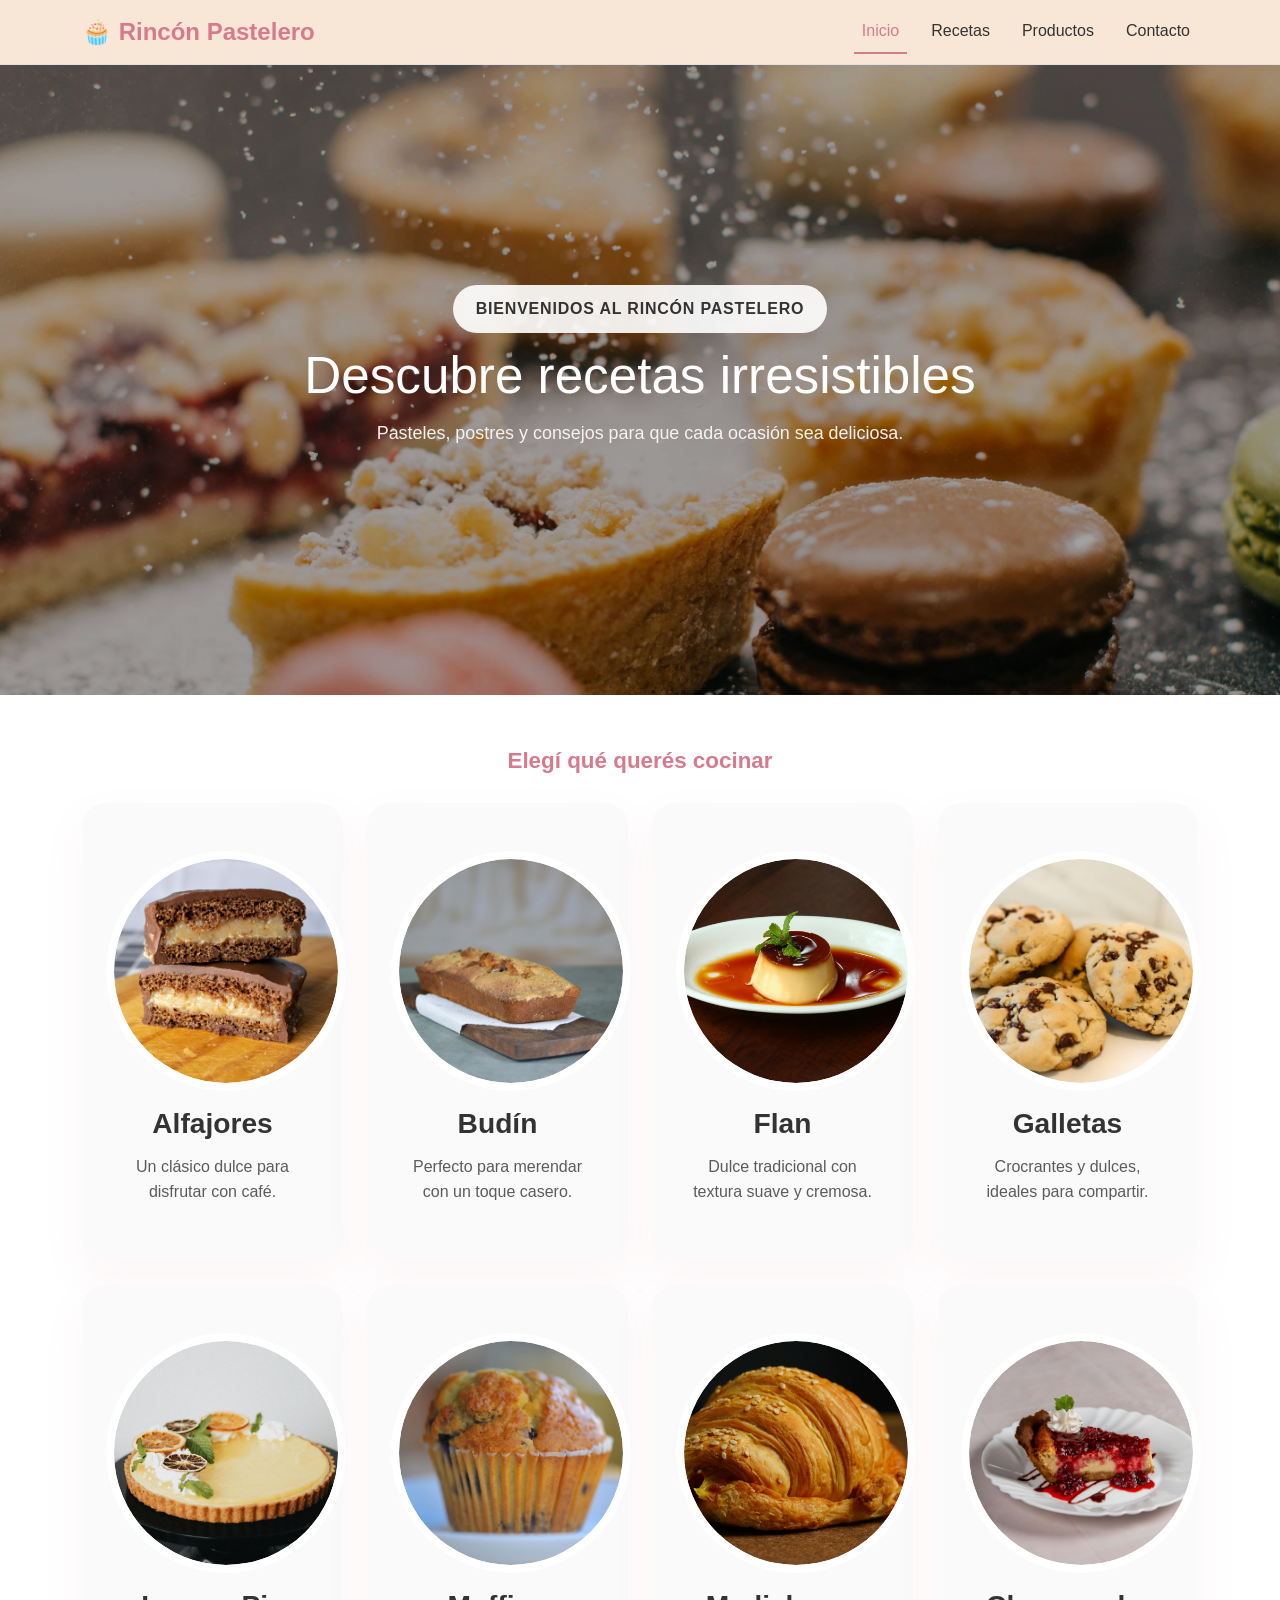
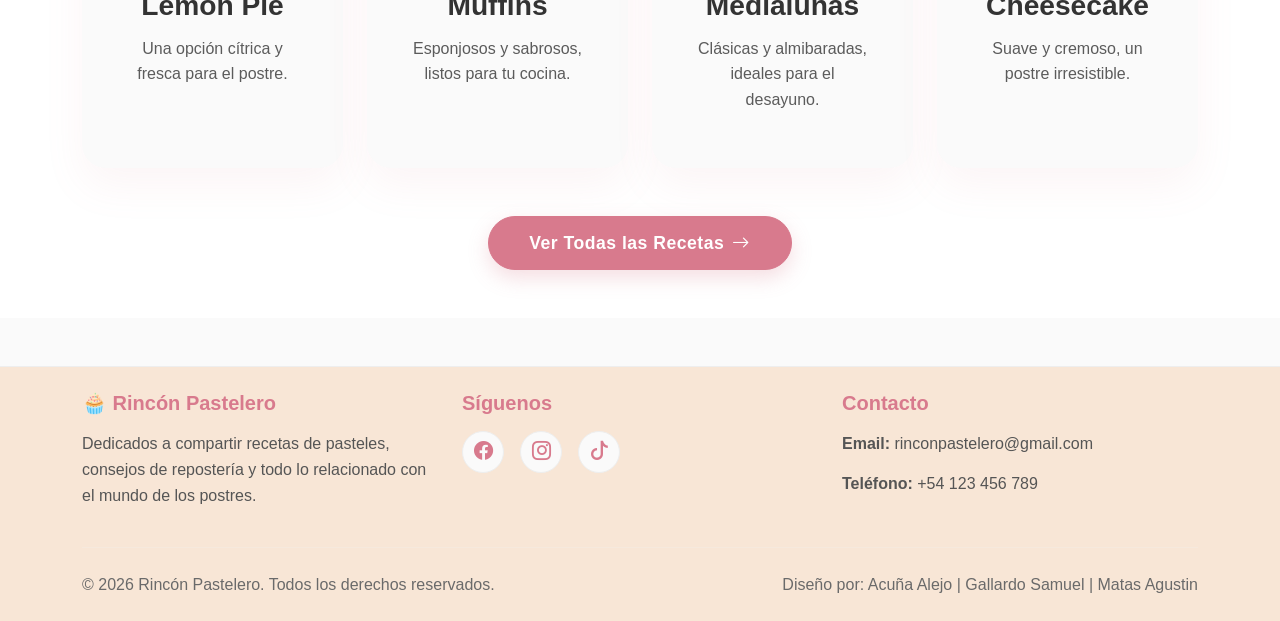
==== index.html @ 29e427a9 "Merge remote-tracking branch 'origin/feature/recetas' into page-catalogo" ====
<!doctype html>
<html lang="es">
  <head>
    <meta charset="UTF-8" />
    <meta name="viewport" content="width=device-width, initial-scale=1.0" />
    <meta
      name="description"
      content="Rincón Pastelero es un sitio dedicado a compartir recetas de pasteles, consejos de repostería y todo lo relacionado con el mundo de los postres."
    />
    <meta name="author" content="Acuña Alejo" />
    <meta name="author" content="Gallardo Samuel" />
    <meta name="author" content="Matas Agustin" />
    <link
      href="https://cdn.jsdelivr.net/npm/bootstrap@5.3.8/dist/css/bootstrap.min.css"
      rel="stylesheet"
      integrity="sha384-sRIl4kxILFvY47J16cr9ZwB07vP4J8+LH7qKQnuqkuIAvNWLzeN8tE5YBujZqJLB"
      crossorigin="anonymous"
    />
    <link rel="stylesheet" href="https://cdn.jsdelivr.net/npm/bootstrap-icons@1.11.0/font/bootstrap-icons.css" />
    <link rel="stylesheet" href="./css/style.css" />
    <title>Rincón Pastelero</title>
  </head>
  <body>
    <header>
      <nav class="navbar navbar-expand-lg navbar-light bg-light border-bottom">
        <div class="container">
          <a class="navbar-brand fw-bold" href="./index.html">
            🧁 Rincón Pastelero
          </a>
          <!-- Botón hamburguesa -->
          <button
            class="navbar-toggler"
            type="button"
            data-bs-toggle="collapse"
            data-bs-target="#navbarNav"
            aria-controls="navbarNav"
            aria-expanded="false"
            aria-label="Toggle navigation"
          >
            <span class="navbar-toggler-icon"></span>
          </button>
          <!-- Menú de navegación -->
          <div class="collapse navbar-collapse" id="navbarNav">
            <ul class="navbar-nav ms-auto">
              <li class="nav-item">
                <a class="nav-link active" href="./index.html">Inicio</a>
              </li>
              <li class="nav-item">
                <a class="nav-link" href="#">Recetas</a>
              </li>
              <li class="nav-item">
                <a class="nav-link" href="#">Productos</a>
              </li>
              <li class="nav-item">
                <a class="nav-link" href="#">Contacto</a>
              </li>
            </ul>
          </div>
        </div>
      </nav>
    </header>
    <main>
      <!-- Banner principal -->
      <section class="Banner">
        <div class="heroContent container text-center text-white">
          <span class="heroLabel">Bienvenidos al Rincón Pastelero</span>
          <h1>Descubre recetas irresistibles</h1>
          <p>Pasteles, postres y consejos para que cada ocasión sea deliciosa.</p>
        </div>
      </section>
      <section class="productShowcase py-5">
        <div class="container text-center">
          <p class="sectionSubtitle mb-4">Elegí qué querés cocinar</p>
          <div class="row row-cols-1 row-cols-sm-2 row-cols-md-2 row-cols-lg-4 g-4 justify-content-center">
            <div class="col">
              <div class="card productCard h-100 border-0">
                <div class="productImage mx-auto mt-3">
                  <img src="./img/alfajor.jpg" alt="Alfajores" class="img-fluid rounded-circle" />
                </div>
                <div class="card-body text-center">
                  <h2 class="productTitle">Alfajores</h2>
                  <p class="productDescription">Un clásico dulce para disfrutar con café.</p>
                </div>
              </div>
            </div>
            <div class="col">
              <div class="card productCard h-100 border-0">
                <div class="productImage mx-auto mt-3">
                  <img src="./img/buddin.jpg" alt="Budín" class="img-fluid rounded-circle" />
                </div>
                <div class="card-body text-center">
                  <h2 class="productTitle">Budín</h2>
                  <p class="productDescription">Perfecto para merendar con un toque casero.</p>
                </div>
              </div>
            </div>
            <div class="col">
              <div class="card productCard h-100 border-0">
                <div class="productImage mx-auto mt-3">
                  <img src="./img/flan.jpg" alt="Flan" class="img-fluid rounded-circle" />
                </div>
                <div class="card-body text-center">
                  <h2 class="productTitle">Flan</h2>
                  <p class="productDescription">Dulce tradicional con textura suave y cremosa.</p>
                </div>
              </div>
            </div>
            <div class="col">
              <div class="card productCard h-100 border-0">
                <div class="productImage mx-auto mt-3">
                  <img src="./img/galleta.jpg" alt="Galletas" class="img-fluid rounded-circle" />
                </div>
                <div class="card-body text-center">
                  <h2 class="productTitle">Galletas</h2>
                  <p class="productDescription">Crocrantes y dulces, ideales para compartir.</p>
                </div>
              </div>
            </div>
            <div class="col">
              <div class="card productCard h-100 border-0">
                <div class="productImage mx-auto mt-3">
                  <img src="./img/lemonpie.jpg" alt="Lemon Pie" class="img-fluid rounded-circle" />
                </div>
                <div class="card-body text-center">
                  <h2 class="productTitle">Lemon Pie</h2>
                  <p class="productDescription">Una opción cítrica y fresca para el postre.</p>
                </div>
              </div>
            </div>
            <div class="col">
              <div class="card productCard h-100 border-0">
                <div class="productImage mx-auto mt-3">
                  <img src="./img/muffin.jpg" alt="Muffins" class="img-fluid rounded-circle" />
                </div>
                <div class="card-body text-center">
                  <h2 class="productTitle">Muffins</h2>
                  <p class="productDescription">Esponjosos y sabrosos, listos para tu cocina.</p>
                </div>
              </div>
            </div>
            <div class="col">
              <div class="card productCard h-100 border-0">
                <div class="productImage mx-auto mt-3">
                  <img src="./img/medialunas.jpg" alt="Medialunas" class="img-fluid rounded-circle" />
                </div>
                <div class="card-body text-center">
                  <h2 class="productTitle">Medialunas</h2>
                  <p class="productDescription">Clásicas y almibaradas, ideales para el desayuno.</p>
                </div>
              </div>
            </div>
            <div class="col">
              <div class="card productCard h-100 border-0">
                <div class="productImage mx-auto mt-3">
                  <img src="./img/cheesecake.jpg" alt="Cheesecake" class="img-fluid rounded-circle" />
                </div>
                <div class="card-body text-center">
                  <h2 class="productTitle">Cheesecake</h2>
                  <p class="productDescription">Suave y cremoso, un postre irresistible.</p>
                </div>
              </div>
            </div>
          </div>
          <div class="mt-5 text-center">
            <a href="#" class="btn btn-primary btn-ver-mas">Ver Todas las Recetas <i class="bi bi-arrow-right ms-2"></i></a>
          </div>
        </div>
      </section>
    </main>
    <footer class="footer mt-5 py-4">
      <div class="container">
        <div class="row gx-4 gy-4">
          <!-- Sección Sobre Nosotros -->
          <div class="col-12 col-md-4">
            <h5 class="fw-bold mb-3">🧁 Rincón Pastelero</h5>
            <p>
              Dedicados a compartir recetas de pasteles, consejos de repostería
              y todo lo relacionado con el mundo de los postres.
            </p>
          </div>
          <!-- Sección Redes Sociales -->
          <div class="col-12 col-md-4">
            <h5 class="fw-bold mb-3">Síguenos</h5>
            <div class="social-links d-flex justify-content-center justify-content-md-start">
              <span class="social-icon" title="Facebook">
                <i class="bi bi-facebook"></i>
              </span>
              <span class="social-icon" title="Instagram">
                <i class="bi bi-instagram"></i>
              </span>
              <span class="social-icon" title="TikTok">
                <i class="bi bi-tiktok"></i>
              </span>
            </div>
          </div>
          <!-- Sección Contacto -->
          <div class="col-12 col-md-4">
            <h5 class="fw-bold mb-3">Contacto</h5>
            <p>
              <strong>Email:</strong>
              <span>rinconpastelero@gmail.com</span>
            </p>
            <p>
              <strong>Teléfono:</strong>
              <span>+54 123 456 789</span>
            </p>
          </div>
        </div>
        <!-- Línea separadora -->
        <hr class="my-4" />
        <!-- Copyright -->
        <div class="row align-items-center">
          <div class="col-12 col-md-6 text-center text-md-start mb-3 mb-md-0">
            <p class="mb-0">
              &copy; 2026 Rincón Pastelero. Todos los derechos reservados.
            </p>
          </div>
          <div class="col-12 col-md-6 text-center text-md-end">
            <p class="mb-0">
              Diseño por: Acuña Alejo | Gallardo Samuel | Matas Agustin
            </p>
          </div>
        </div>
      </div>
    </footer>
    <script
      src="https://cdn.jsdelivr.net/npm/bootstrap@5.3.8/dist/js/bootstrap.bundle.min.js"
      integrity="sha384-FKyoEForCGlyvwx9Hj09JcYn3nv7wiPVlz7YYwJrWVcXK/BmnVDxM+D2scQbITxI"
      crossorigin="anonymous"
    ></script>
  </body>
</html>
---- css/style.css ----
:root {
  --color-fondo: #FAFAFA;           /* Blanco Nieve */
  --color-crema: #F8E6D6;           /* Crema Suave */
  --color-primario: #D87A8D;        /* Rosa Oscuro */
  --color-secundario: #C1E1DC;      /* Menta Suave */
  --color-oscuro: #333333;          /* Gris oscuro para textos */
  --color-gris: #EEEEEE;            /* Gris claro para bordes */
}

/* Estilos Generales */

* {
  margin: 0;
  padding: 0;
  box-sizing: border-box;
}

html {
  height: 100%;
}

body {
  min-height: 100vh;
  display: flex;
  flex-direction: column;
  background-color: var(--color-fondo);
  color: var(--color-oscuro);
  font-family: 'Segoe UI', Tahoma, Geneva, Verdana, sans-serif;
  line-height: 1.6;
}

main {
  flex: 1;
  background-color: #FAFAFA;
}

.Banner {
  position: relative;
  min-height: 70vh;
  background-image: url('../img/banner.jpg');
  background-size: cover;
  background-position: center;
  display: flex;
  align-items: center;
  justify-content: center;
  overflow: hidden;
}

.Banner::before {
  content: '';
  position: absolute;
  inset: 0;
  background: rgba(0, 0, 0, 0.35);
}

.heroContent {
  position: relative;
  z-index: 1;
  padding: 4rem 1rem;
}

.heroLabel {
  display: inline-block;
  margin-bottom: 1rem;
  padding: 0.7rem 1.4rem;
  border-radius: 999px;
  background-color: rgba(255, 255, 255, 0.9);
  color: var(--color-oscuro);
  font-weight: 700;
  letter-spacing: 0.05em;
  text-transform: uppercase;
}

.productShowcase {
  background-color: #ffffff;
}

.sectionSubtitle {
  font-size: 1.4rem;
  font-weight: 600;
  color: var(--color-primario);
}

.productCard {
  padding: 2rem 1.5rem 1.5rem;
  background-color: var(--color-fondo);
  border-radius: 24px;
  border: 1px solid rgba(216, 122, 141, 0.18);
  box-shadow: 0 18px 40px rgba(216, 122, 141, 0.08);
}

.productImage {
  width: clamp(180px, 32vw, 240px);
  height: clamp(180px, 32vw, 240px);
  margin: 0 auto;
  overflow: hidden;
  border-radius: 50%;
  border: 8px solid rgba(255, 255, 255, 0.8);
  background: #fff;
}

.productImage img {
  width: 100%;
  height: 100%;
  object-fit: cover;
}

.productTitle {
  font-size: clamp(1.5rem, 2.2vw, 1.85rem);
  font-weight: 700;
  color: var(--color-oscuro);
}

.productDescription {
  margin-top: 0.8rem;
  color: #5b5b5b;
}

@media (max-width: 992px) {
  .productCard {
    padding: 1.8rem 1.2rem 1.2rem;
  }
}

@media (max-width: 768px) {
  .heroContent {
    padding: 3rem 1rem;
  }

  .sectionSubtitle {
    font-size: 1.2rem;
  }

  .productCard {
    padding: 1.5rem 1rem 1rem;
  }

  .productTitle {
    font-size: 1.4rem;
  }
}

.Banner h1 {
  font-size: clamp(2.5rem, 4vw, 4rem);
  margin-bottom: 1rem;
  line-height: 1.05;
}

.Banner p {
  max-width: 680px;
  margin: 0 auto 1.75rem;
  font-size: 1.12rem;
  color: #f7f2f0;
}

/* Navbar */

.navbar {
  background-color: var(--color-crema) !important;
  border-bottom: 3px solid var(--color-primario);
  box-shadow: 0 2px 4px rgba(0, 0, 0, 0.08);
}

.navbar-brand {
  color: var(--color-primario) !important;
  font-size: 1.5rem;
  transition: all 0.3s ease;
}

.navbar-brand:hover {
  color: var(--color-oscuro) !important;
  transform: scale(1.05);
}

.nav-link {
  color: var(--color-oscuro) !important;
  font-weight: 500;
  margin-left: 1rem;
  transition: all 0.3s ease;
  position: relative;
}

.nav-link:hover {
  color: var(--color-primario) !important;
}

.nav-link.active {
  color: var(--color-primario) !important;
  border-bottom: 2px solid var(--color-primario);
}

.navbar-toggler {
  border: 2px solid #ffffff;
}

.navbar-toggler-icon {
  color: #ffffff;
}

.navbar-toggler:focus {
  box-shadow: 0 0 0 0.25rem rgba(193, 225, 220, 0.5);
  border-color: #ffffff;
}

/* Botones */
.btn-primary {
  background-color: var(--color-primario);
  border-color: var(--color-primario);
  color: white;
  font-weight: 600;
}

.btn-ver-mas {
  padding: 0.8rem 2.5rem;
  border-radius: 50px;
  font-size: 1.1rem;
  letter-spacing: 0.5px;
  transition: all 0.3s cubic-bezier(0.25, 0.8, 0.25, 1);
  box-shadow: 0 8px 20px rgba(216, 122, 141, 0.25);
  display: inline-flex;
  align-items: center;
  justify-content: center;
}

.btn-ver-mas:hover {
  background-color: #c76579;
  border-color: #c76579;
  color: white;
  transform: translateY(-4px);
  box-shadow: 0 12px 25px rgba(216, 122, 141, 0.4);
}

.btn-ver-mas i {
  transition: transform 0.3s ease;
}

.btn-ver-mas:hover i {
  transform: translateX(5px);
}


/* Footer */
.footer {
  background-color: var(--color-crema);
  border-top: 1px solid var(--color-gris);
  padding: 3rem 0 1.5rem;
  color: var(--color-oscuro);
}

.footer h5 {
  color: var(--color-primario);
  margin-bottom: 1.2rem;
}

.footer p {
  margin-bottom: 0.9rem;
  color: #555555;
}

.social-links {
  display: flex;
  gap: 1rem;
  align-items: center;
  justify-content: flex-start;
}

.social-icon {
  display: inline-flex;
  width: 42px;
  height: 42px;
  align-items: center;
  justify-content: center;
  border-radius: 50%;
  background-color: var(--color-fondo);
  border: 1px solid var(--color-gris);
  color: var(--color-primario);
  transition: all 0.3s ease;
}

.social-icon:hover {
  background-color: var(--color-primario);
  color: white;
  transform: translateY(-2px);
  border-color: transparent;
}

.social-icon i {
  font-size: 1.2rem;
}

.footer hr {
  border-color: var(--color-gris);
}

.footer p.mb-0 {
  color: #6a6a6a;
}
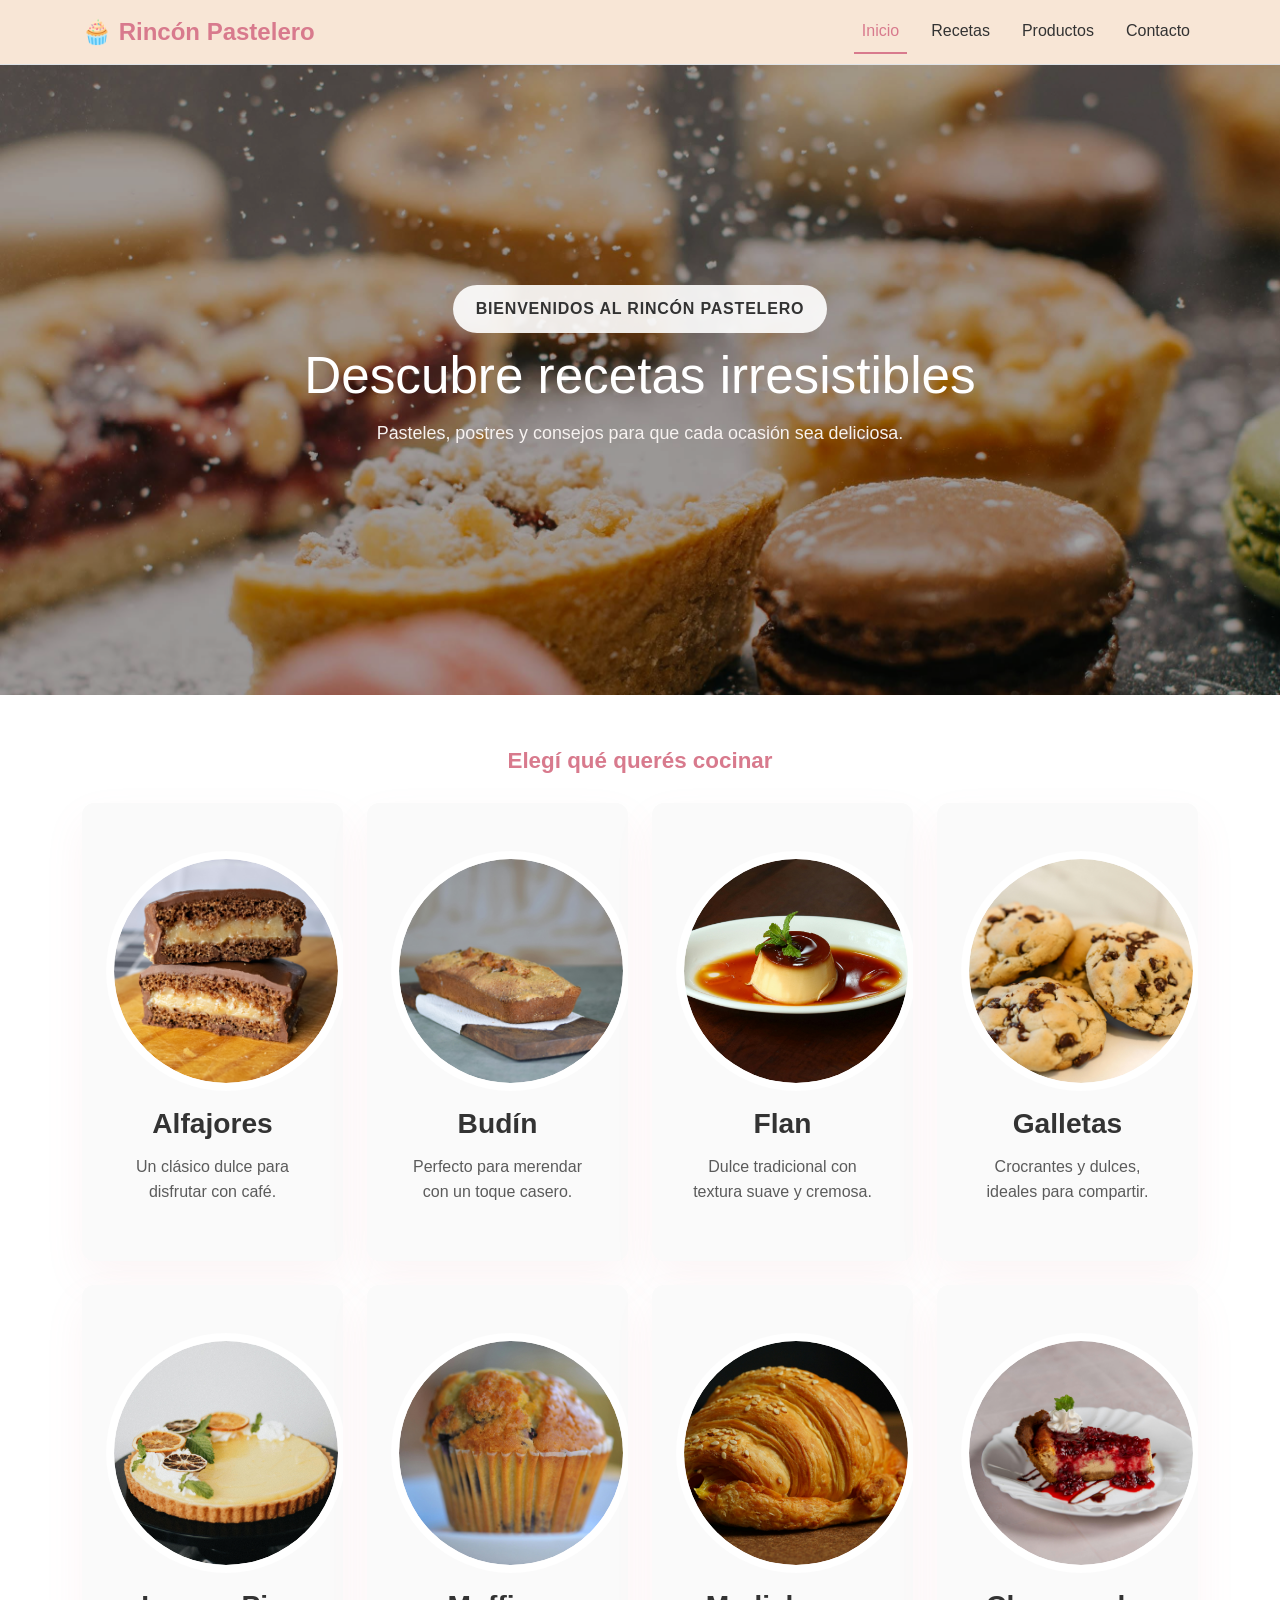
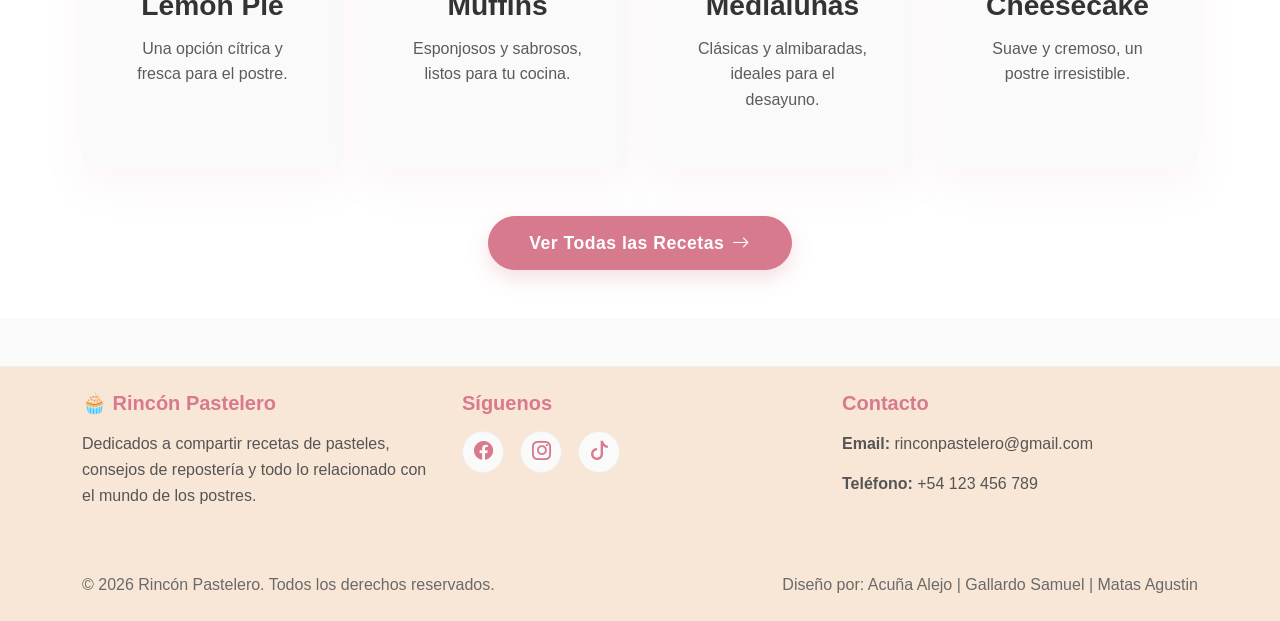
==== commit f75b3c47: "Agregamos la pagina de productos con diseno responsive circular, adaptando el diseno del index y ana" ====
--- a/index.html
+++ b/index.html
@@ -46,10 +46,10 @@
                 <a class="nav-link active" href="./index.html">Inicio</a>
               </li>
               <li class="nav-item">
-                <a class="nav-link" href="#">Recetas</a>
-              </li>
-              <li class="nav-item">
-                <a class="nav-link" href="#">Productos</a>
+                <a class="nav-link" href="./pages/recetas.html">Recetas</a>
+              </li>
+              <li class="nav-item">
+                <a class="nav-link" href="./pages/productos.html">Productos</a>
               </li>
               <li class="nav-item">
                 <a class="nav-link" href="#">Contacto</a>
--- a/css/style.css
+++ b/css/style.css
@@ -294,4 +294,33 @@
 
 .footer p.mb-0 {
   color: #6a6a6a;
+}
+
+/* Tarjetas de Productos */
+.card {
+  transition: all 0.3s cubic-bezier(0.25, 0.8, 0.25, 1);
+  overflow: hidden;
+  border-radius: 12px !important;
+}
+
+.card-hover:hover {
+  transform: translateY(-8px);
+  box-shadow: 0 12px 24px rgba(216, 122, 141, 0.15) !important; /* Sombra sutil con el tono rosa primario */
+}
+
+.text-primary {
+  color: var(--color-primario) !important;
+}
+
+.btn-outline-primary {
+  color: var(--color-primario);
+  border-color: var(--color-primario);
+  font-weight: 600;
+  transition: all 0.3s ease;
+}
+
+.btn-outline-primary:hover {
+  background-color: var(--color-primario);
+  border-color: var(--color-primario);
+  color: white;
 }
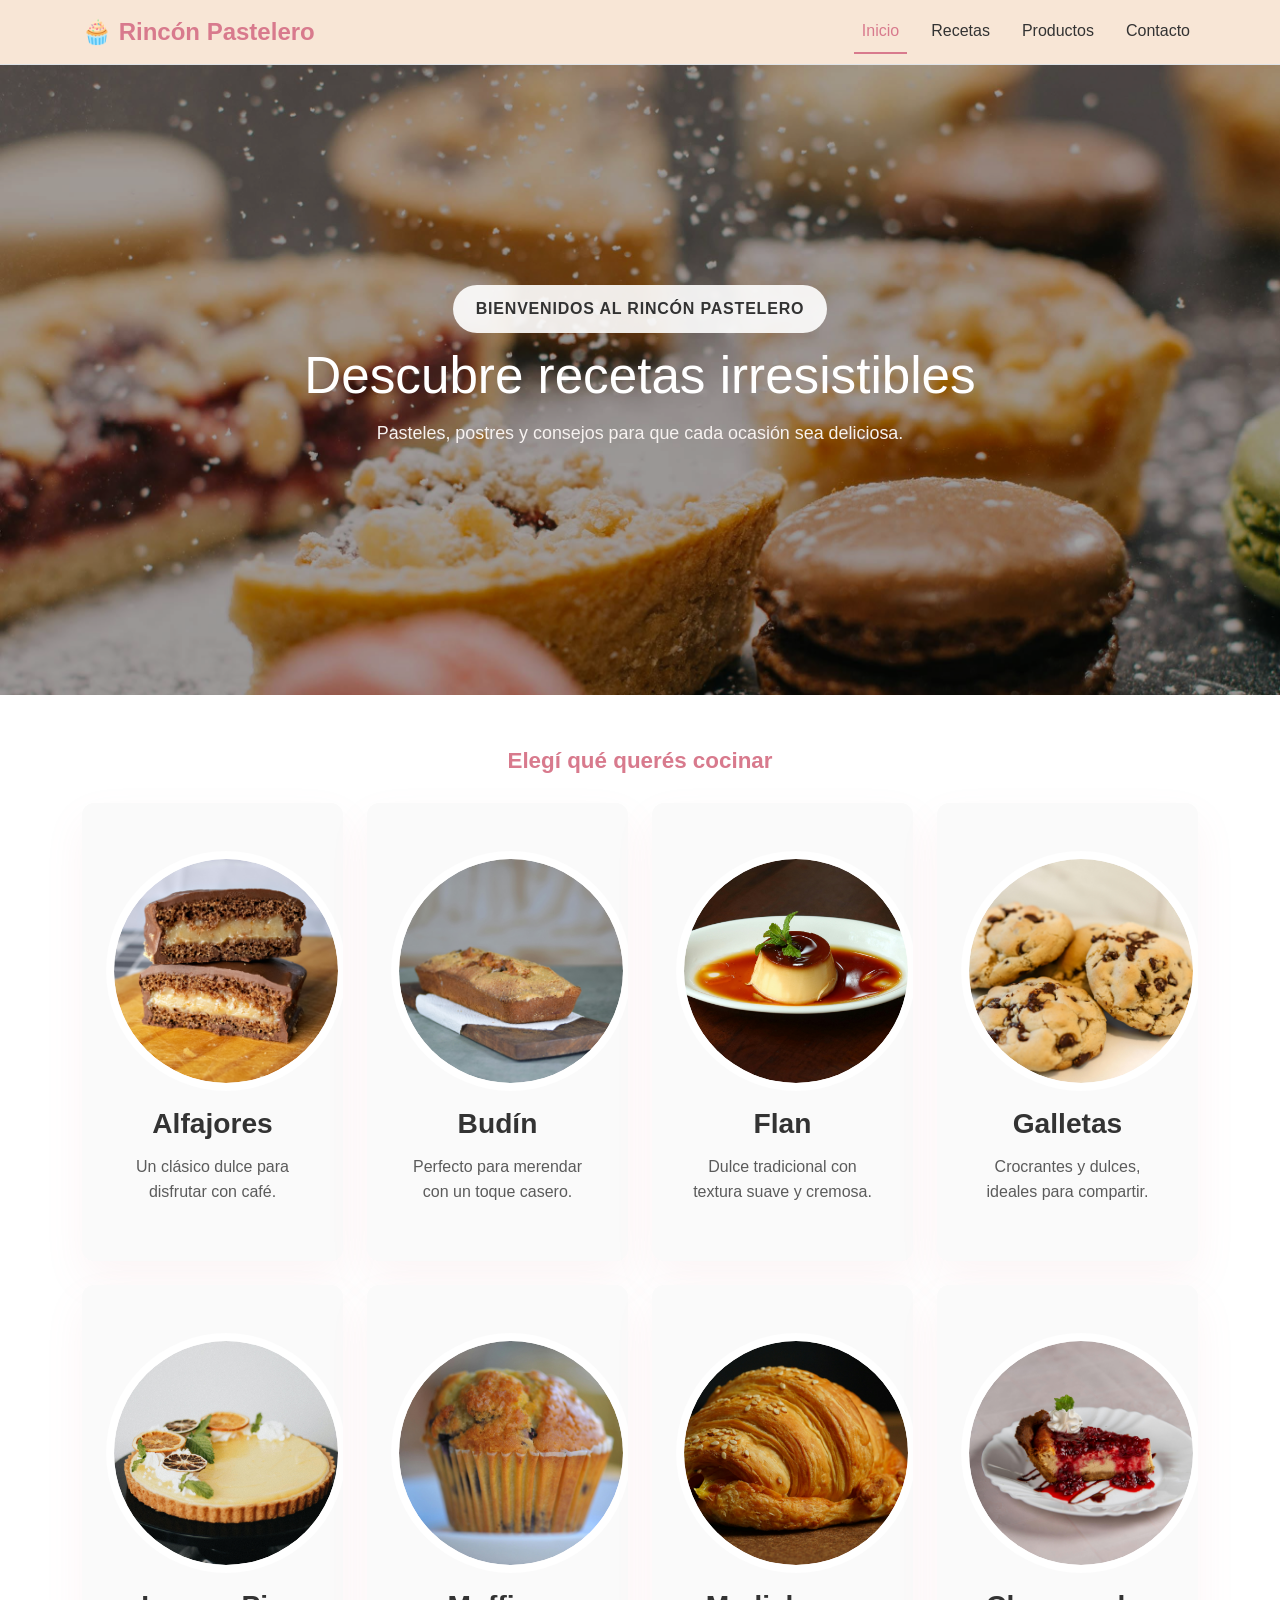
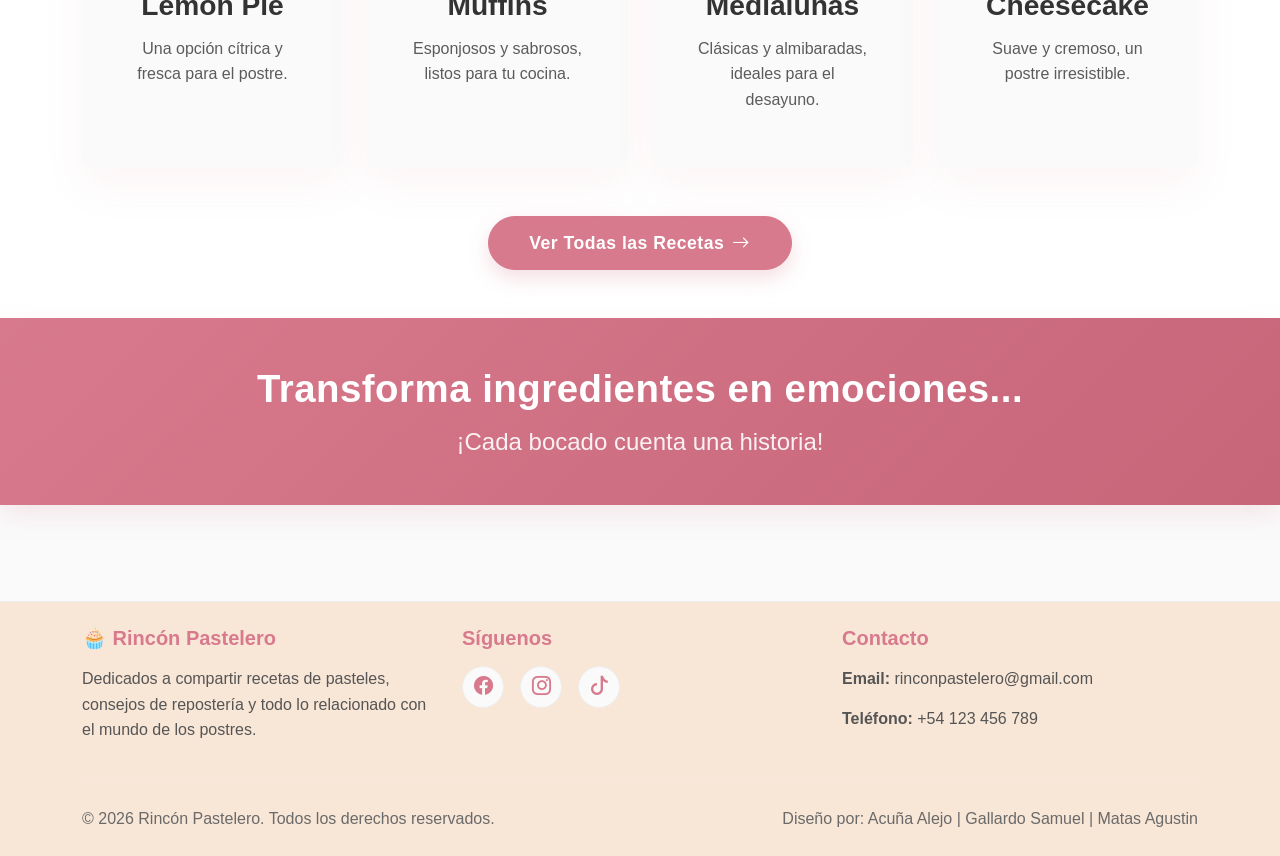
==== commit 03c4e5a7: "empezamos la seccion de comunidad con un cartel" ====
--- a/index.html
+++ b/index.html
@@ -166,6 +166,16 @@
           </div>
         </div>
       </section>
+
+      <!-- Cartel -->
+      <section class="cartelSection pb-5">
+        <div class="container-fluid px-0">
+          <div class="cartelBox text-center py-5 px-4 px-md-5">
+            <h3 class="cartelMain mb-3">Transforma ingredientes en emociones...</h3>
+            <h4 class="cartelSub mb-0">¡Cada bocado cuenta una historia!</h4>
+          </div>
+        </div>
+      </section>
     </main>
     <footer class="footer mt-5 py-4">
       <div class="container">
--- a/css/style.css
+++ b/css/style.css
@@ -323,4 +323,28 @@
   background-color: var(--color-primario);
   border-color: var(--color-primario);
   color: white;
+}
+
+/* Cartel */
+.cartelSection {
+  background-color: var(--color-fondo);
+}
+
+.cartelBox {
+  background: linear-gradient(135deg, var(--color-primario) 0%, #c76579 100%);
+  color: #ffffff;
+  box-shadow: 0 10px 25px rgba(216, 122, 141, 0.15);
+  width: 100%;
+}
+
+.cartelMain {
+  font-size: clamp(1.8rem, 3.5vw, 2.4rem);
+  font-weight: 700;
+  letter-spacing: 0.5px;
+}
+
+.cartelSub {
+  font-size: clamp(1.2rem, 2.5vw, 1.5rem);
+  font-weight: 400;
+  opacity: 0.9;
 }
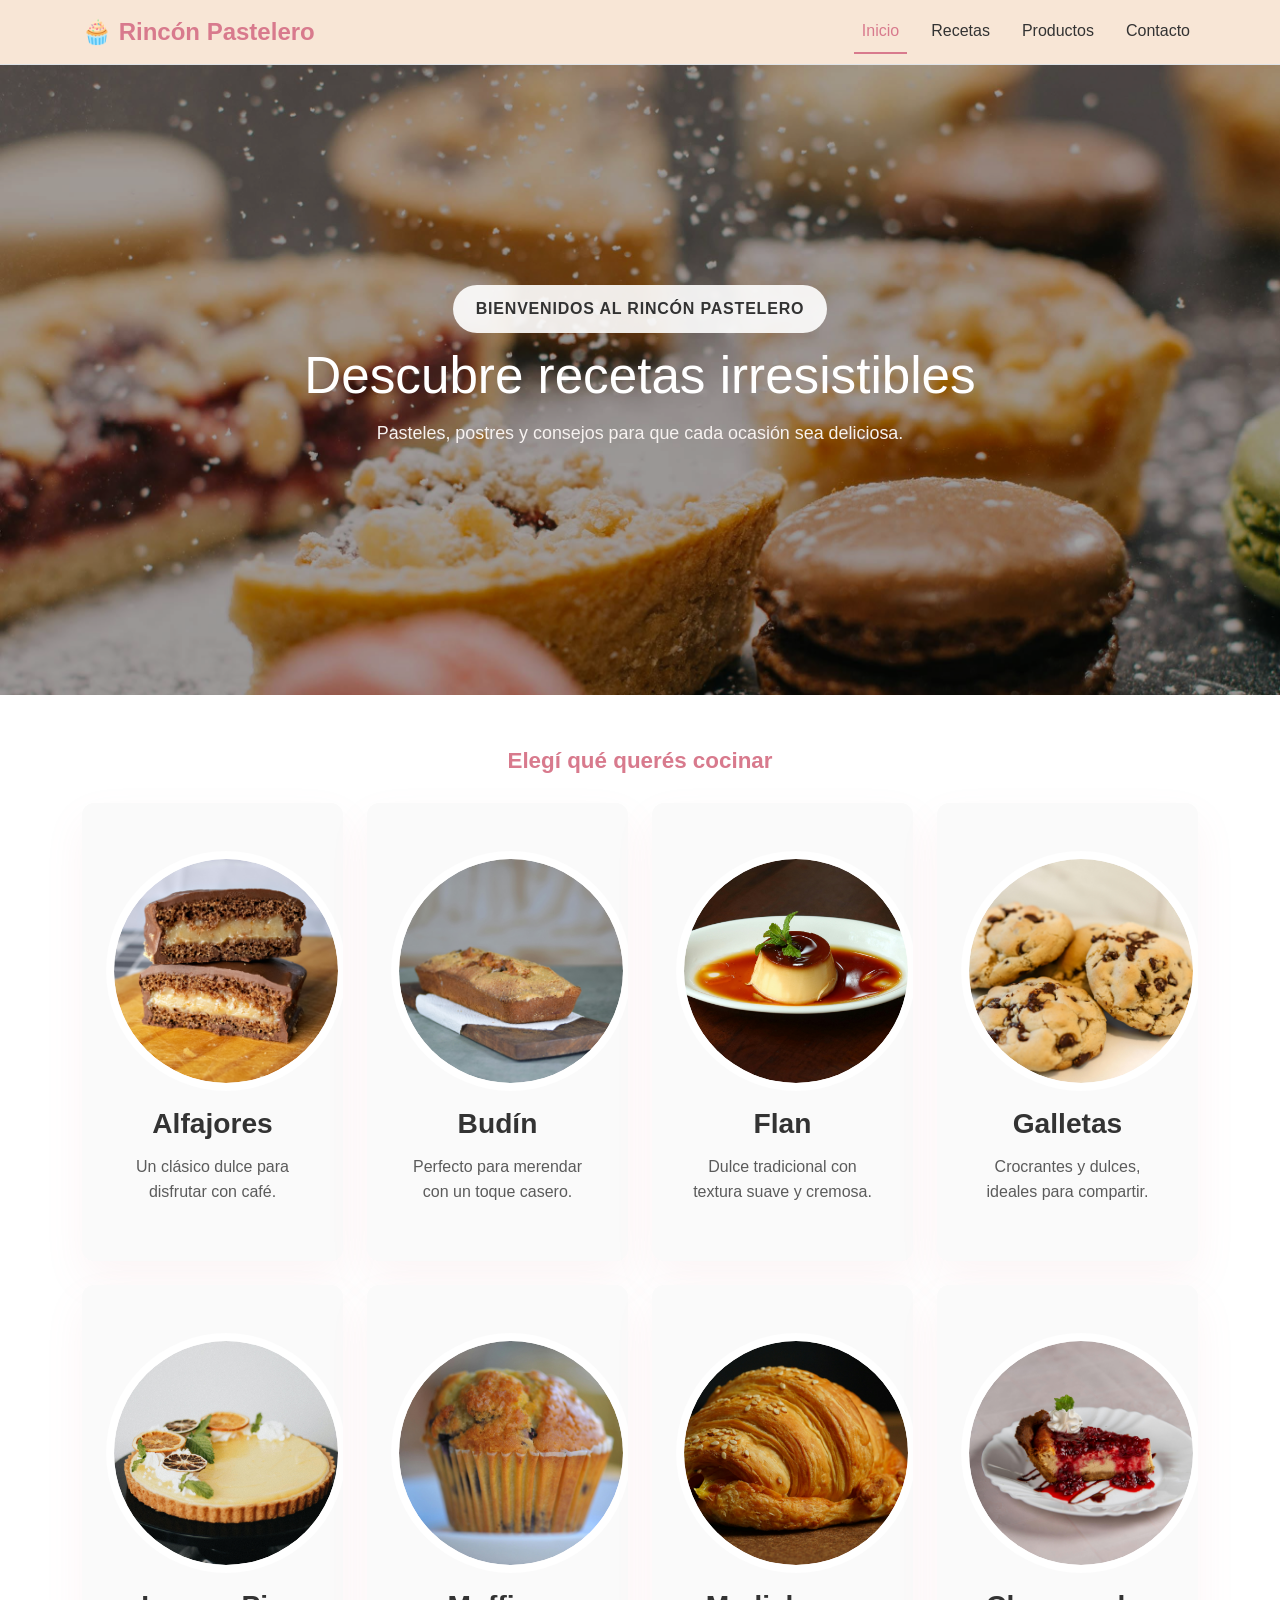
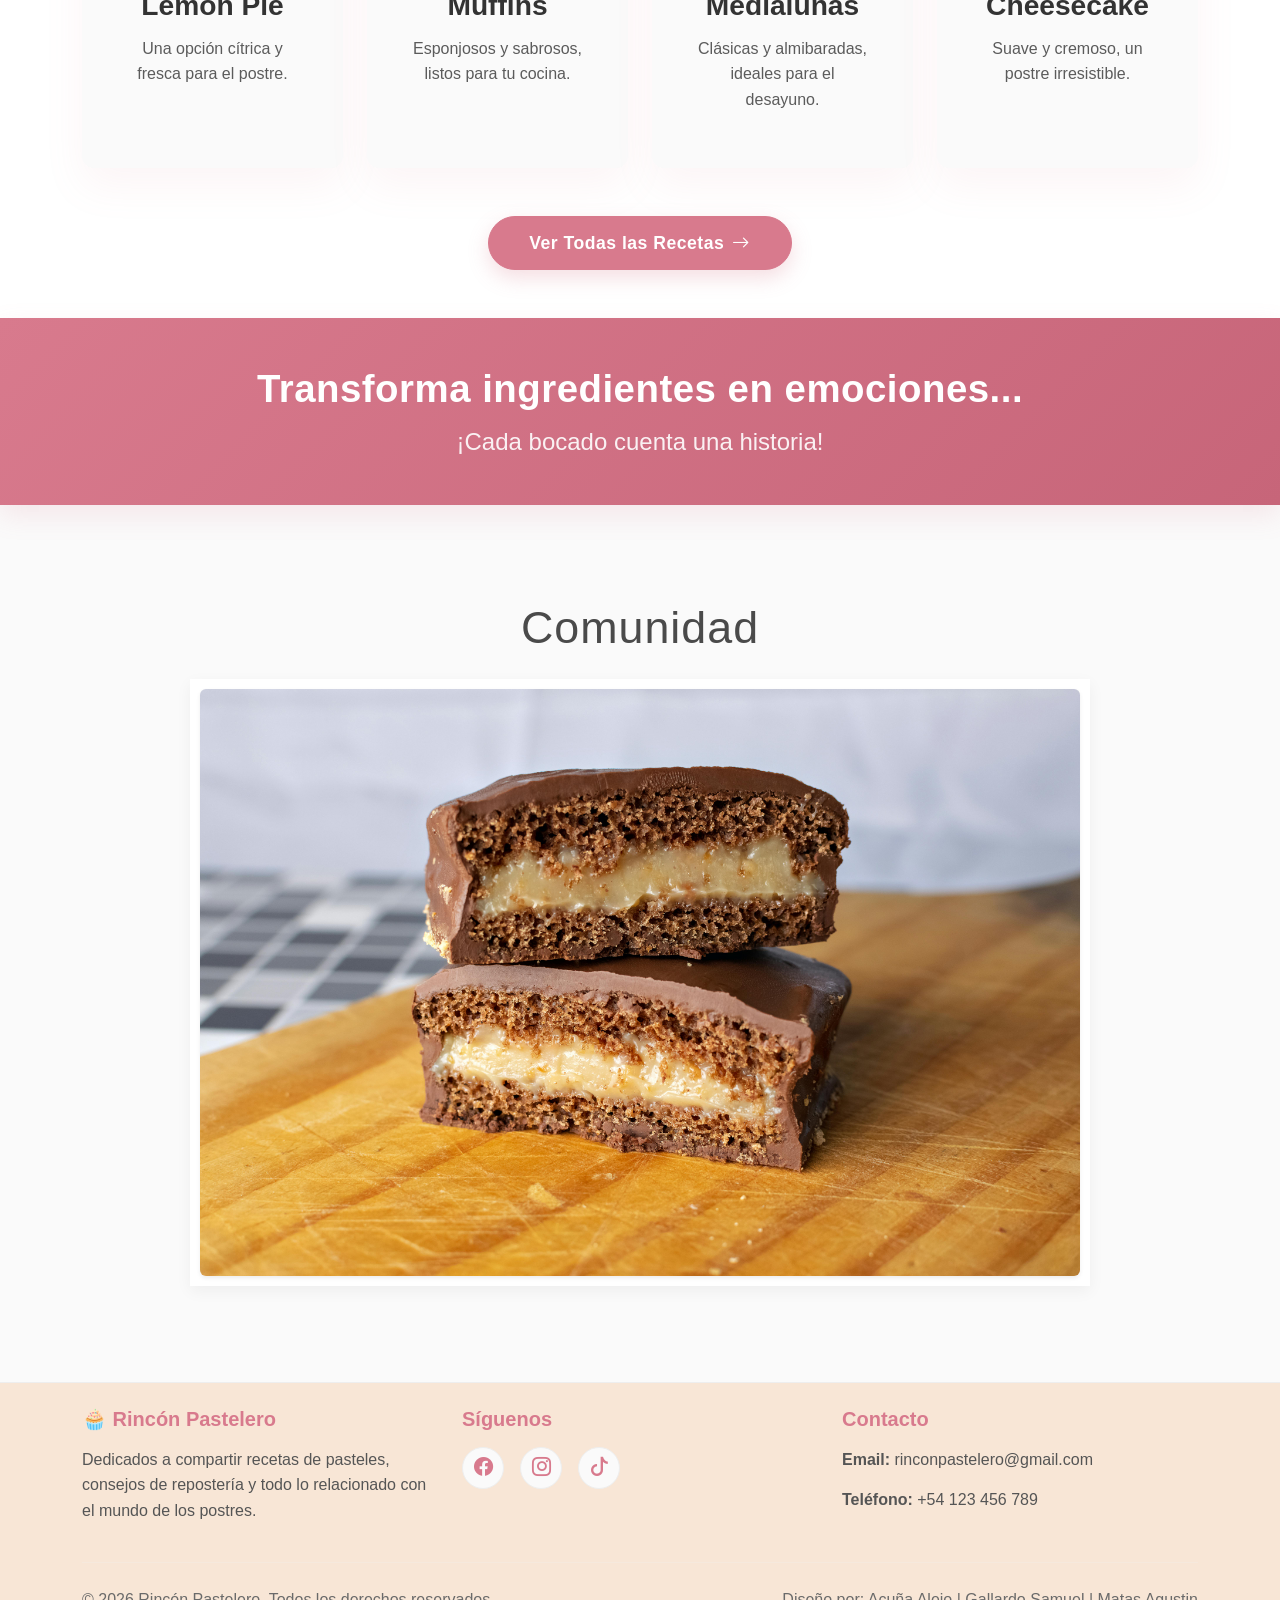
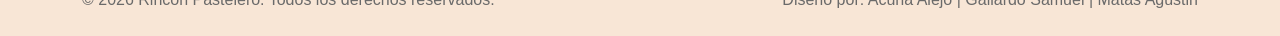
==== commit 8d475824: "agregamos el titulo de la seccion comunidad y la imagen de ejemplo" ====
--- a/index.html
+++ b/index.html
@@ -166,13 +166,21 @@
           </div>
         </div>
       </section>
-
       <!-- Cartel -->
       <section class="cartelSection pb-5">
         <div class="container-fluid px-0">
           <div class="cartelBox text-center py-5 px-4 px-md-5">
             <h3 class="cartelMain mb-3">Transforma ingredientes en emociones...</h3>
             <h4 class="cartelSub mb-0">¡Cada bocado cuenta una historia!</h4>
+          </div>
+        </div>
+      </section>
+      <!-- Comunidad -->
+      <section class="comunidadSection py-5 text-center">
+        <div class="container">
+          <h2 class="comunidadTitle mb-4">Comunidad</h2>
+          <div class="comunidadImageWrapper mx-auto">
+            <img src="./img/alfajor.jpg" alt="Comunidad Rincón Pastelero" class="img-fluid rounded shadow-sm" />
           </div>
         </div>
       </section>
--- a/css/style.css
+++ b/css/style.css
@@ -347,4 +347,35 @@
   font-size: clamp(1.2rem, 2.5vw, 1.5rem);
   font-weight: 400;
   opacity: 0.9;
+}
+
+/* Comunidad */
+.comunidadSection {
+  background-color: var(--color-fondo);
+}
+
+.comunidadTitle {
+  font-size: clamp(2rem, 4vw, 2.8rem);
+  font-weight: 300; /* Letra fina y elegante como en la imagen */
+  color: #4a4a4a;
+  letter-spacing: 1px;
+}
+
+.comunidadImageWrapper {
+  max-width: 900px; /* Ancho máximo para la imagen */
+  overflow: hidden;
+  transition: transform 0.3s ease;
+  background-color: #fff;
+  padding: 10px; /* Para que parezca una foto con marco blanco si se desea, o se puede sacar */
+  box-shadow: 0 5px 15px rgba(0,0,0,0.05);
+}
+
+.comunidadImageWrapper:hover {
+  transform: translateY(-5px);
+  box-shadow: 0 8px 25px rgba(0,0,0,0.1);
+}
+
+.comunidadImageWrapper img {
+  width: 100%;
+  height: auto;
 }
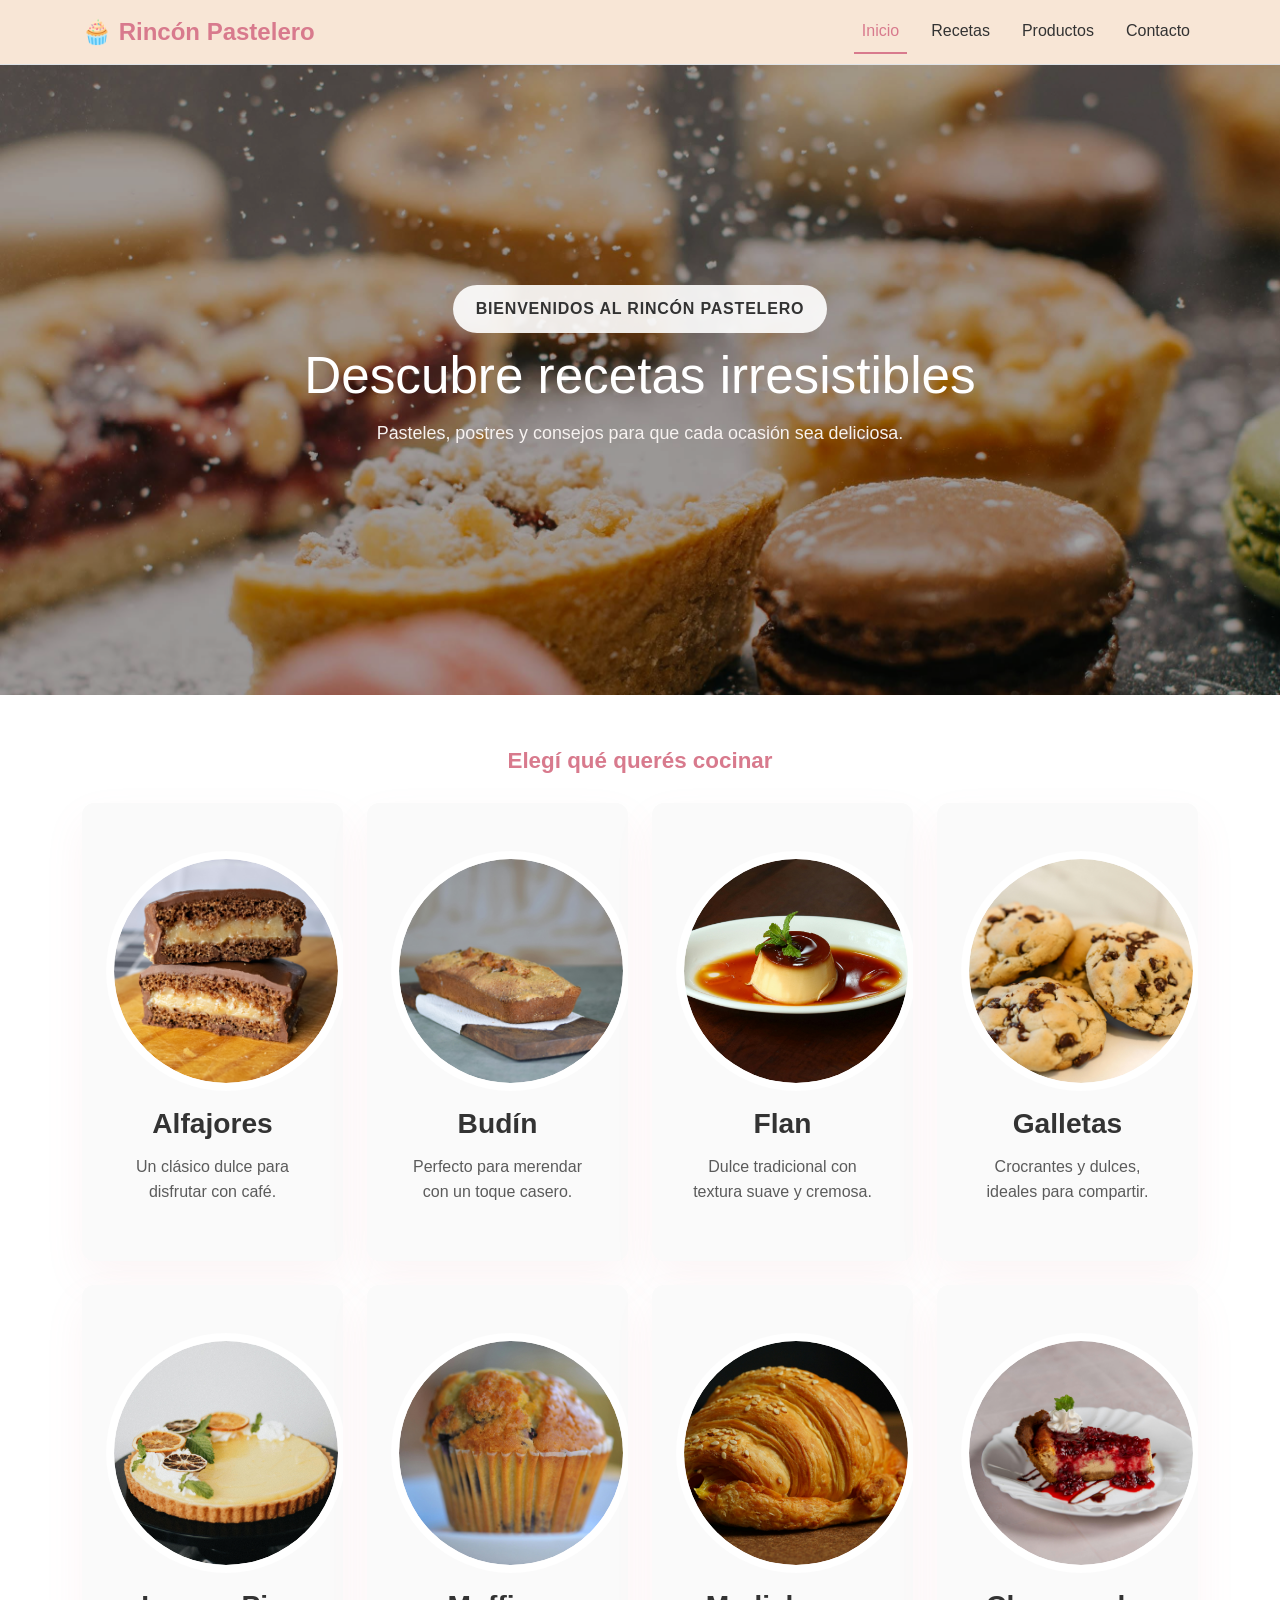
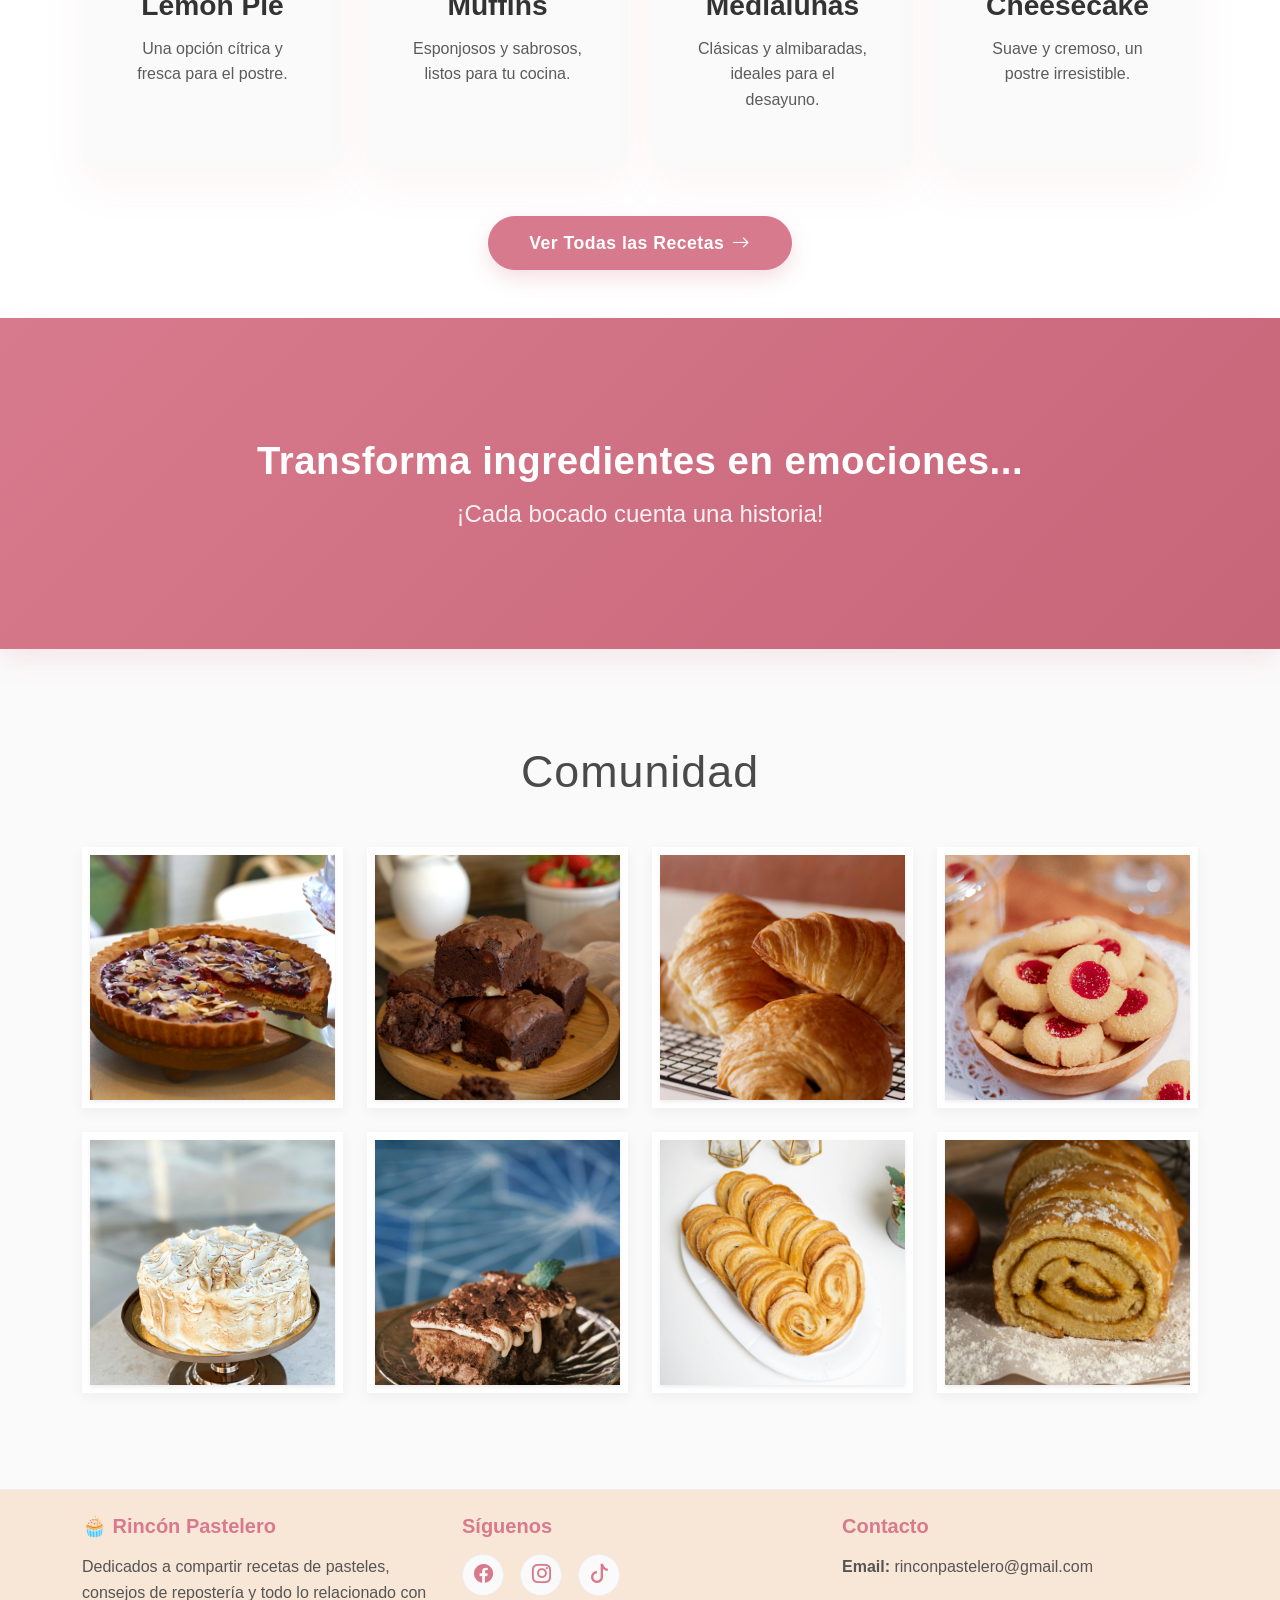
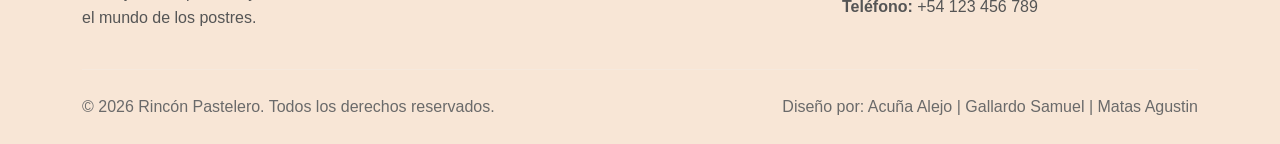
==== commit 2a229df8: "agregue los prodcutos en comunidad, deje comentarios para identificarlos y ajuste el cartel para des" ====
--- a/index.html
+++ b/index.html
@@ -72,6 +72,7 @@
         <div class="container text-center">
           <p class="sectionSubtitle mb-4">Elegí qué querés cocinar</p>
           <div class="row row-cols-1 row-cols-sm-2 row-cols-md-2 row-cols-lg-4 g-4 justify-content-center">
+            <!-- Receta: Alfajores -->
             <div class="col">
               <div class="card productCard h-100 border-0">
                 <div class="productImage mx-auto mt-3">
@@ -83,6 +84,7 @@
                 </div>
               </div>
             </div>
+            <!-- Receta: Budín -->
             <div class="col">
               <div class="card productCard h-100 border-0">
                 <div class="productImage mx-auto mt-3">
@@ -94,6 +96,7 @@
                 </div>
               </div>
             </div>
+            <!-- Receta: Flan -->
             <div class="col">
               <div class="card productCard h-100 border-0">
                 <div class="productImage mx-auto mt-3">
@@ -105,6 +108,7 @@
                 </div>
               </div>
             </div>
+            <!-- Receta: Galletas -->
             <div class="col">
               <div class="card productCard h-100 border-0">
                 <div class="productImage mx-auto mt-3">
@@ -116,6 +120,7 @@
                 </div>
               </div>
             </div>
+            <!-- Receta: Lemon Pie -->
             <div class="col">
               <div class="card productCard h-100 border-0">
                 <div class="productImage mx-auto mt-3">
@@ -127,6 +132,7 @@
                 </div>
               </div>
             </div>
+            <!-- Receta: Muffins -->
             <div class="col">
               <div class="card productCard h-100 border-0">
                 <div class="productImage mx-auto mt-3">
@@ -138,6 +144,7 @@
                 </div>
               </div>
             </div>
+            <!-- Receta: Medialunas -->
             <div class="col">
               <div class="card productCard h-100 border-0">
                 <div class="productImage mx-auto mt-3">
@@ -149,6 +156,7 @@
                 </div>
               </div>
             </div>
+            <!-- Receta: Cheesecake -->
             <div class="col">
               <div class="card productCard h-100 border-0">
                 <div class="productImage mx-auto mt-3">
@@ -169,7 +177,7 @@
       <!-- Cartel -->
       <section class="cartelSection pb-5">
         <div class="container-fluid px-0">
-          <div class="cartelBox text-center py-5 px-4 px-md-5">
+          <div class="cartelBox text-center px-4 px-md-5">
             <h3 class="cartelMain mb-3">Transforma ingredientes en emociones...</h3>
             <h4 class="cartelSub mb-0">¡Cada bocado cuenta una historia!</h4>
           </div>
@@ -179,8 +187,55 @@
       <section class="comunidadSection py-5 text-center">
         <div class="container">
           <h2 class="comunidadTitle mb-4">Comunidad</h2>
-          <div class="comunidadImageWrapper mx-auto">
-            <img src="./img/alfajor.jpg" alt="Comunidad Rincón Pastelero" class="img-fluid rounded shadow-sm" />
+          <div class="row g-4 justify-content-center mt-2">
+            <!-- Comunidad: Tarta -->
+            <div class="col-12 col-md-6 col-lg-3">
+              <div class="comunidadImageWrapper">
+                <img src="./img/tarta.jpg" alt="Tarta" class="img-fluid shadow-sm" />
+              </div>
+            </div>
+            <!-- Comunidad: Brownie -->
+            <div class="col-12 col-md-6 col-lg-3">
+              <div class="comunidadImageWrapper">
+                <img src="./img/brownie.jpg" alt="Brownie" class="img-fluid shadow-sm" />
+              </div>
+            </div>
+            <!-- Comunidad: Croissant -->
+            <div class="col-12 col-md-6 col-lg-3">
+              <div class="comunidadImageWrapper">
+                <img src="./img/croissant.jpg" alt="Croissant" class="img-fluid shadow-sm" />
+              </div>
+            </div>
+            <!-- Comunidad: Pepas -->
+            <div class="col-12 col-md-6 col-lg-3">
+              <div class="comunidadImageWrapper">
+                <img src="./img/pepas.jpg" alt="Pepas" class="img-fluid shadow-sm" />
+              </div>
+            </div>
+            <!-- Comunidad: Rogel -->
+            <div class="col-12 col-md-6 col-lg-3">
+              <div class="comunidadImageWrapper">
+                <img src="./img/rogel.jpg" alt="Rogel" class="img-fluid shadow-sm" />
+              </div>
+            </div>
+            <!-- Comunidad: Tiramisú -->
+            <div class="col-12 col-md-6 col-lg-3">
+              <div class="comunidadImageWrapper">
+                <img src="./img/tiramisu.jpg" alt="Tiramisú" class="img-fluid shadow-sm" />
+              </div>
+            </div>
+            <!-- Comunidad: Palmeritas -->
+            <div class="col-12 col-md-6 col-lg-3">
+              <div class="comunidadImageWrapper">
+                <img src="./img/palmeritas.jpg" alt="Palmeritas" class="img-fluid shadow-sm" />
+              </div>
+            </div>
+            <!-- Comunidad: Pionono -->
+            <div class="col-12 col-md-6 col-lg-3">
+              <div class="comunidadImageWrapper">
+                <img src="./img/pionono.jpg" alt="Pionono" class="img-fluid shadow-sm" />
+              </div>
+            </div>
           </div>
         </div>
       </section>
--- a/css/style.css
+++ b/css/style.css
@@ -335,6 +335,22 @@
   color: #ffffff;
   box-shadow: 0 10px 25px rgba(216, 122, 141, 0.15);
   width: 100%;
+  padding-top: 3rem;
+  padding-bottom: 3rem;
+}
+
+@media (min-width: 768px) {
+  .cartelBox {
+    padding-top: 5.5rem;
+    padding-bottom: 5.5rem;
+  }
+}
+
+@media (min-width: 992px) {
+  .cartelBox {
+    padding-top: 7.5rem;
+    padding-bottom: 7.5rem;
+  }
 }
 
 .cartelMain {
@@ -362,12 +378,12 @@
 }
 
 .comunidadImageWrapper {
-  max-width: 900px; /* Ancho máximo para la imagen */
   overflow: hidden;
   transition: transform 0.3s ease;
   background-color: #fff;
-  padding: 10px; /* Para que parezca una foto con marco blanco si se desea, o se puede sacar */
-  box-shadow: 0 5px 15px rgba(0,0,0,0.05);
+  padding: 8px; /* Para que parezca una foto tipo polaroid */
+  box-shadow: 0 4px 12px rgba(0,0,0,0.05);
+  height: 100%;
 }
 
 .comunidadImageWrapper:hover {
@@ -377,5 +393,7 @@
 
 .comunidadImageWrapper img {
   width: 100%;
-  height: auto;
+  height: 100%;
+  aspect-ratio: 1 / 1;
+  object-fit: cover;
 }
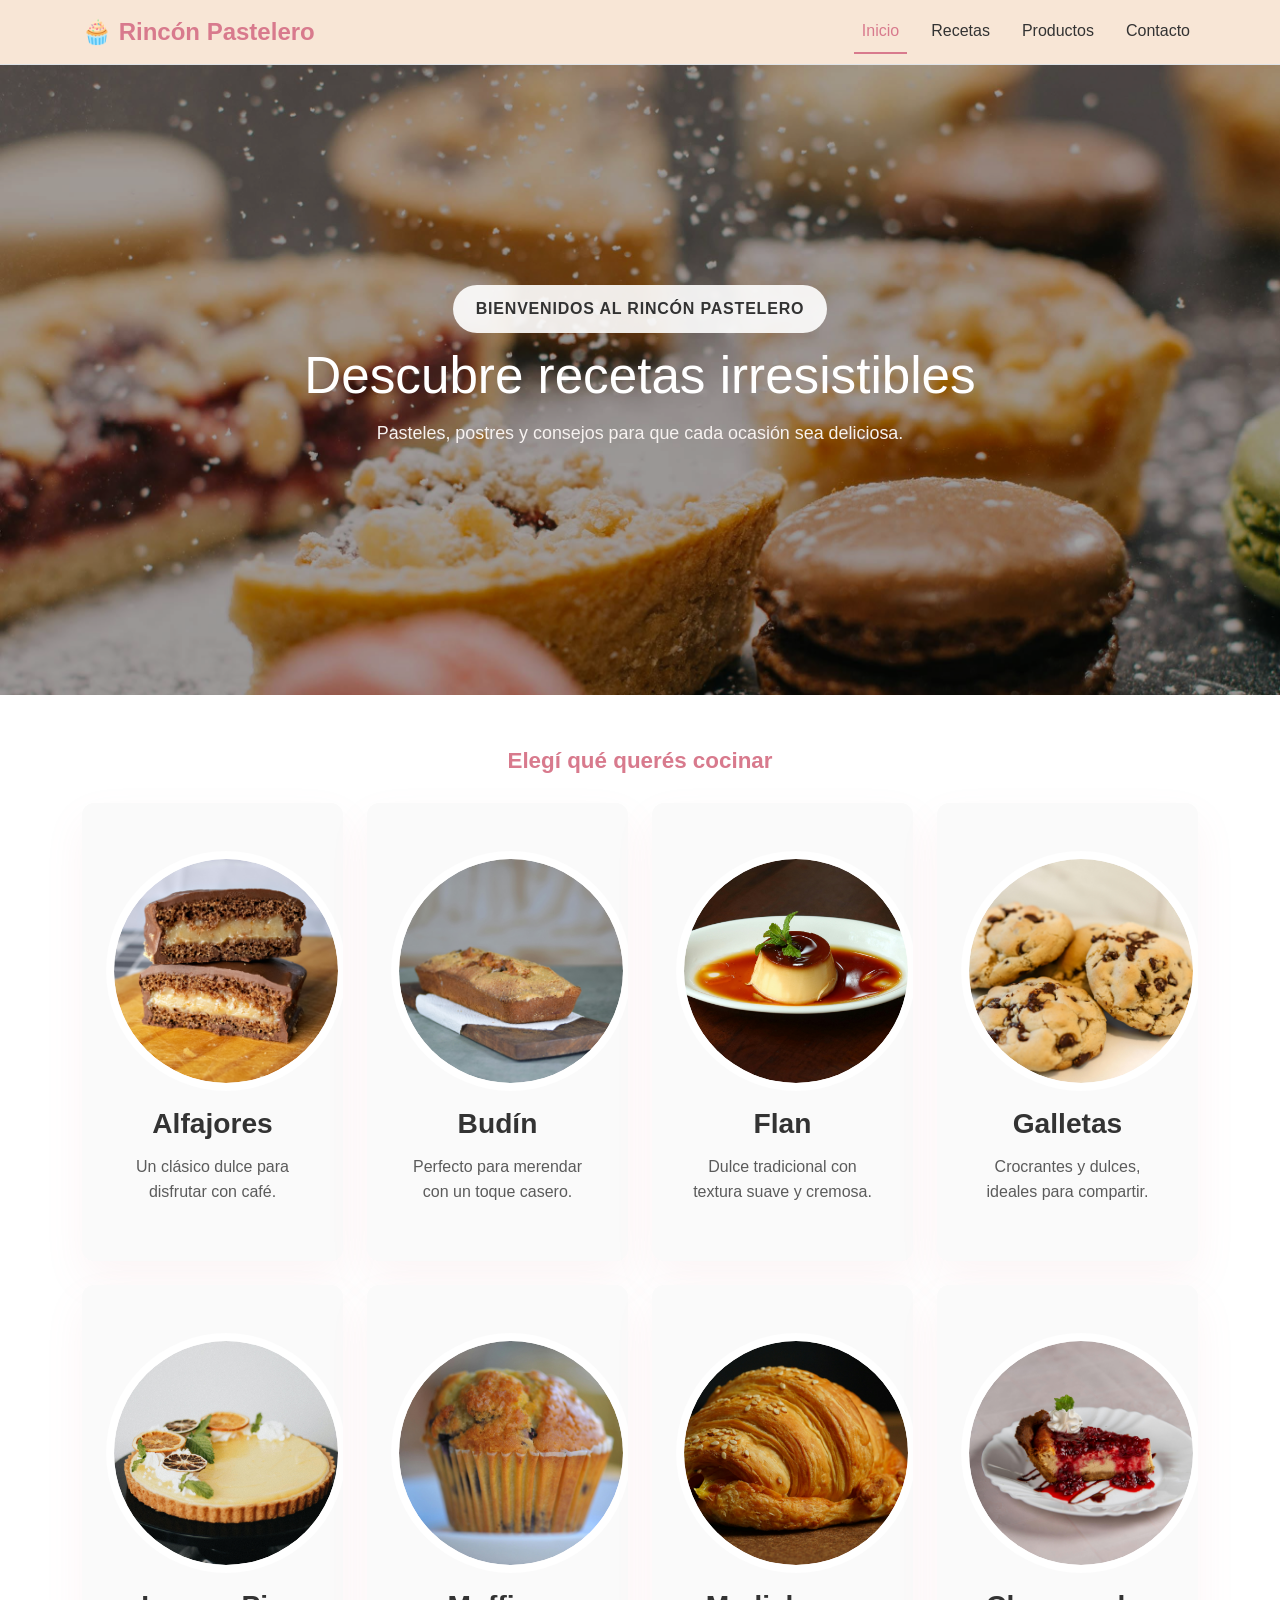
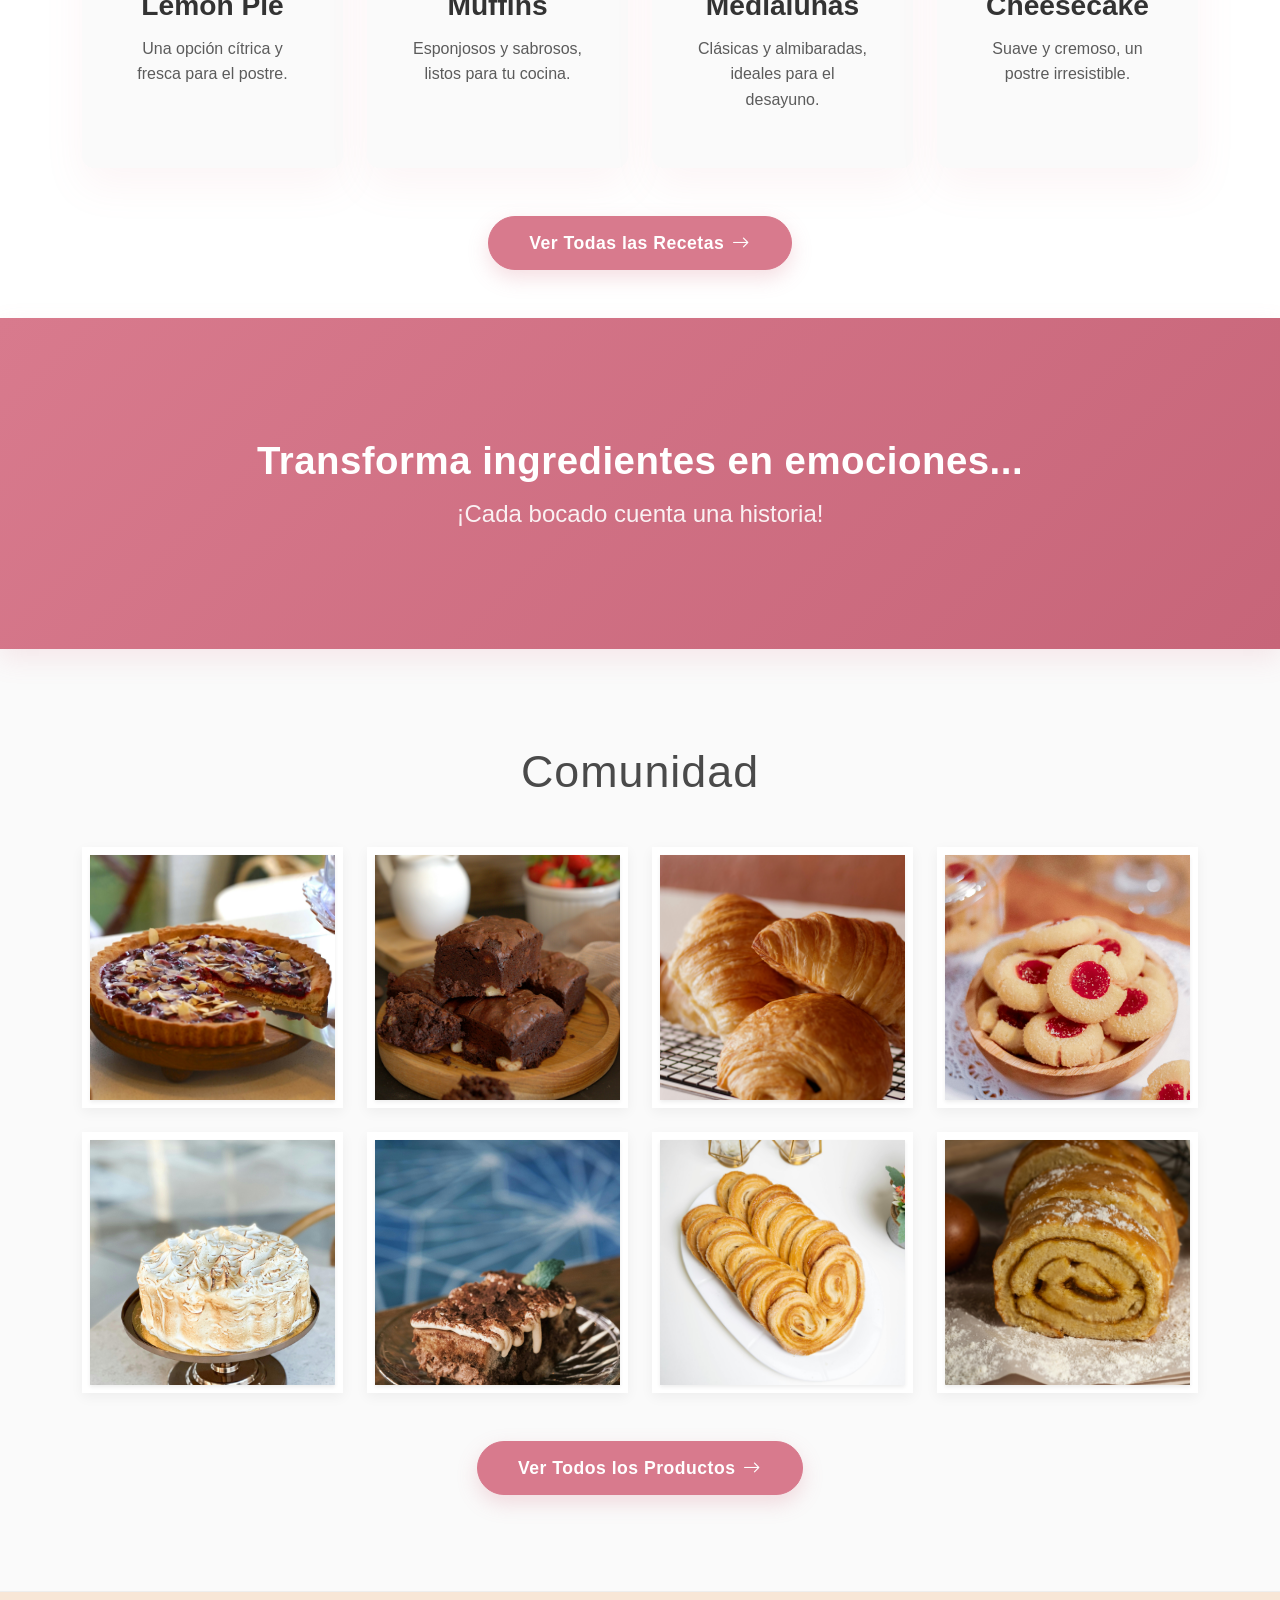
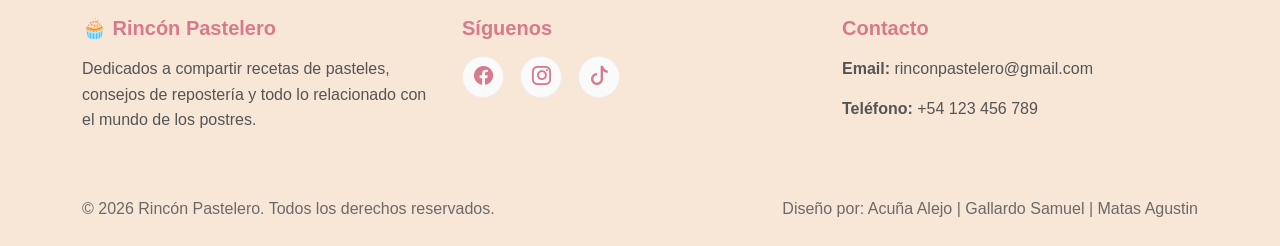
==== commit 18201d97: "agregamos la pagina error 404 para contacto y agregamos boton al final del index que nos lleva a pro" ====
--- a/index.html
+++ b/index.html
@@ -52,7 +52,7 @@
                 <a class="nav-link" href="./pages/productos.html">Productos</a>
               </li>
               <li class="nav-item">
-                <a class="nav-link" href="#">Contacto</a>
+                <a class="nav-link" href="./pages/error404.html">Contacto</a>
               </li>
             </ul>
           </div>
@@ -170,7 +170,7 @@
             </div>
           </div>
           <div class="mt-5 text-center">
-            <a href="#" class="btn btn-primary btn-ver-mas">Ver Todas las Recetas <i class="bi bi-arrow-right ms-2"></i></a>
+            <a href="./pages/recetas.html" class="btn btn-primary btn-ver-mas">Ver Todas las Recetas <i class="bi bi-arrow-right ms-2"></i></a>
           </div>
         </div>
       </section>
@@ -236,6 +236,9 @@
                 <img src="./img/pionono.jpg" alt="Pionono" class="img-fluid shadow-sm" />
               </div>
             </div>
+          </div>
+          <div class="mt-5 text-center">
+            <a href="./pages/productos.html" class="btn btn-primary btn-ver-mas">Ver Todos los Productos <i class="bi bi-arrow-right ms-2"></i></a>
           </div>
         </div>
       </section>
--- a/css/style.css
+++ b/css/style.css
@@ -208,6 +208,12 @@
   border-color: var(--color-primario);
   color: white;
   font-weight: 600;
+}
+
+.btn-primary:hover {
+  background-color: #c76579;
+  border-color: #c76579;
+  color: white;
 }
 
 .btn-ver-mas {
@@ -325,6 +331,105 @@
   color: white;
 }
 
+/* Cartas de Recetas Premium (Original) */
+.recipe-card {
+  background: #ffffff;
+  border-radius: 20px !important;
+  border: 1px solid rgba(216, 122, 141, 0.12) !important;
+  box-shadow: 0 10px 30px rgba(0, 0, 0, 0.02);
+  transition: all 0.4s cubic-bezier(0.165, 0.84, 0.44, 1);
+  overflow: hidden;
+}
+
+.recipe-card:hover {
+  transform: translateY(-8px);
+  box-shadow: 0 20px 40px rgba(216, 122, 141, 0.15) !important;
+}
+
+.recipe-img-container {
+  position: relative;
+  height: 220px;
+  overflow: hidden;
+}
+
+.recipe-img-container img {
+  width: 100%;
+  height: 100%;
+  object-fit: cover;
+  transition: transform 0.6s cubic-bezier(0.165, 0.84, 0.44, 1);
+}
+
+.recipe-card:hover .recipe-img-container img {
+  transform: scale(1.08);
+}
+
+.recipe-badge {
+  position: absolute;
+  top: 15px;
+  left: 15px;
+  background-color: var(--color-primario);
+  color: white;
+  padding: 0.4rem 1rem;
+  border-radius: 50px;
+  font-size: 0.72rem;
+  font-weight: 700;
+  letter-spacing: 0.05em;
+  text-transform: uppercase;
+  box-shadow: 0 4px 12px rgba(216, 122, 141, 0.35);
+  z-index: 2;
+}
+
+.recipe-time-badge {
+  position: absolute;
+  top: 15px;
+  right: 15px;
+  background-color: rgba(255, 255, 255, 0.9);
+  backdrop-filter: blur(4px);
+  color: var(--color-oscuro);
+  padding: 0.4rem 0.8rem;
+  border-radius: 50px;
+  font-size: 0.72rem;
+  font-weight: 700;
+  box-shadow: 0 4px 10px rgba(0, 0, 0, 0.05);
+  z-index: 2;
+}
+
+.recipe-meta {
+  display: flex;
+  justify-content: center;
+  gap: 1.2rem;
+  font-size: 0.82rem;
+  color: #777777;
+  padding: 0.6rem 0;
+  border-top: 1px dashed var(--color-gris);
+  border-bottom: 1px dashed var(--color-gris);
+  margin: 1rem 0;
+}
+
+.recipe-meta i {
+  color: var(--color-primario);
+  margin-right: 0.3rem;
+}
+
+/* Categorías Filtro */
+.filter-btn {
+  background-color: white;
+  border: 1px solid var(--color-gris);
+  color: var(--color-oscuro);
+  padding: 0.6rem 1.4rem;
+  border-radius: 50px;
+  font-weight: 600;
+  transition: all 0.3s ease;
+  font-size: 0.9rem;
+}
+
+.filter-btn:hover, .filter-btn.active {
+  background-color: var(--color-primario);
+  border-color: var(--color-primario);
+  color: white !important;
+  box-shadow: 0 6px 15px rgba(216, 122, 141, 0.25);
+}
+
 /* Cartel */
 .cartelSection {
   background-color: var(--color-fondo);
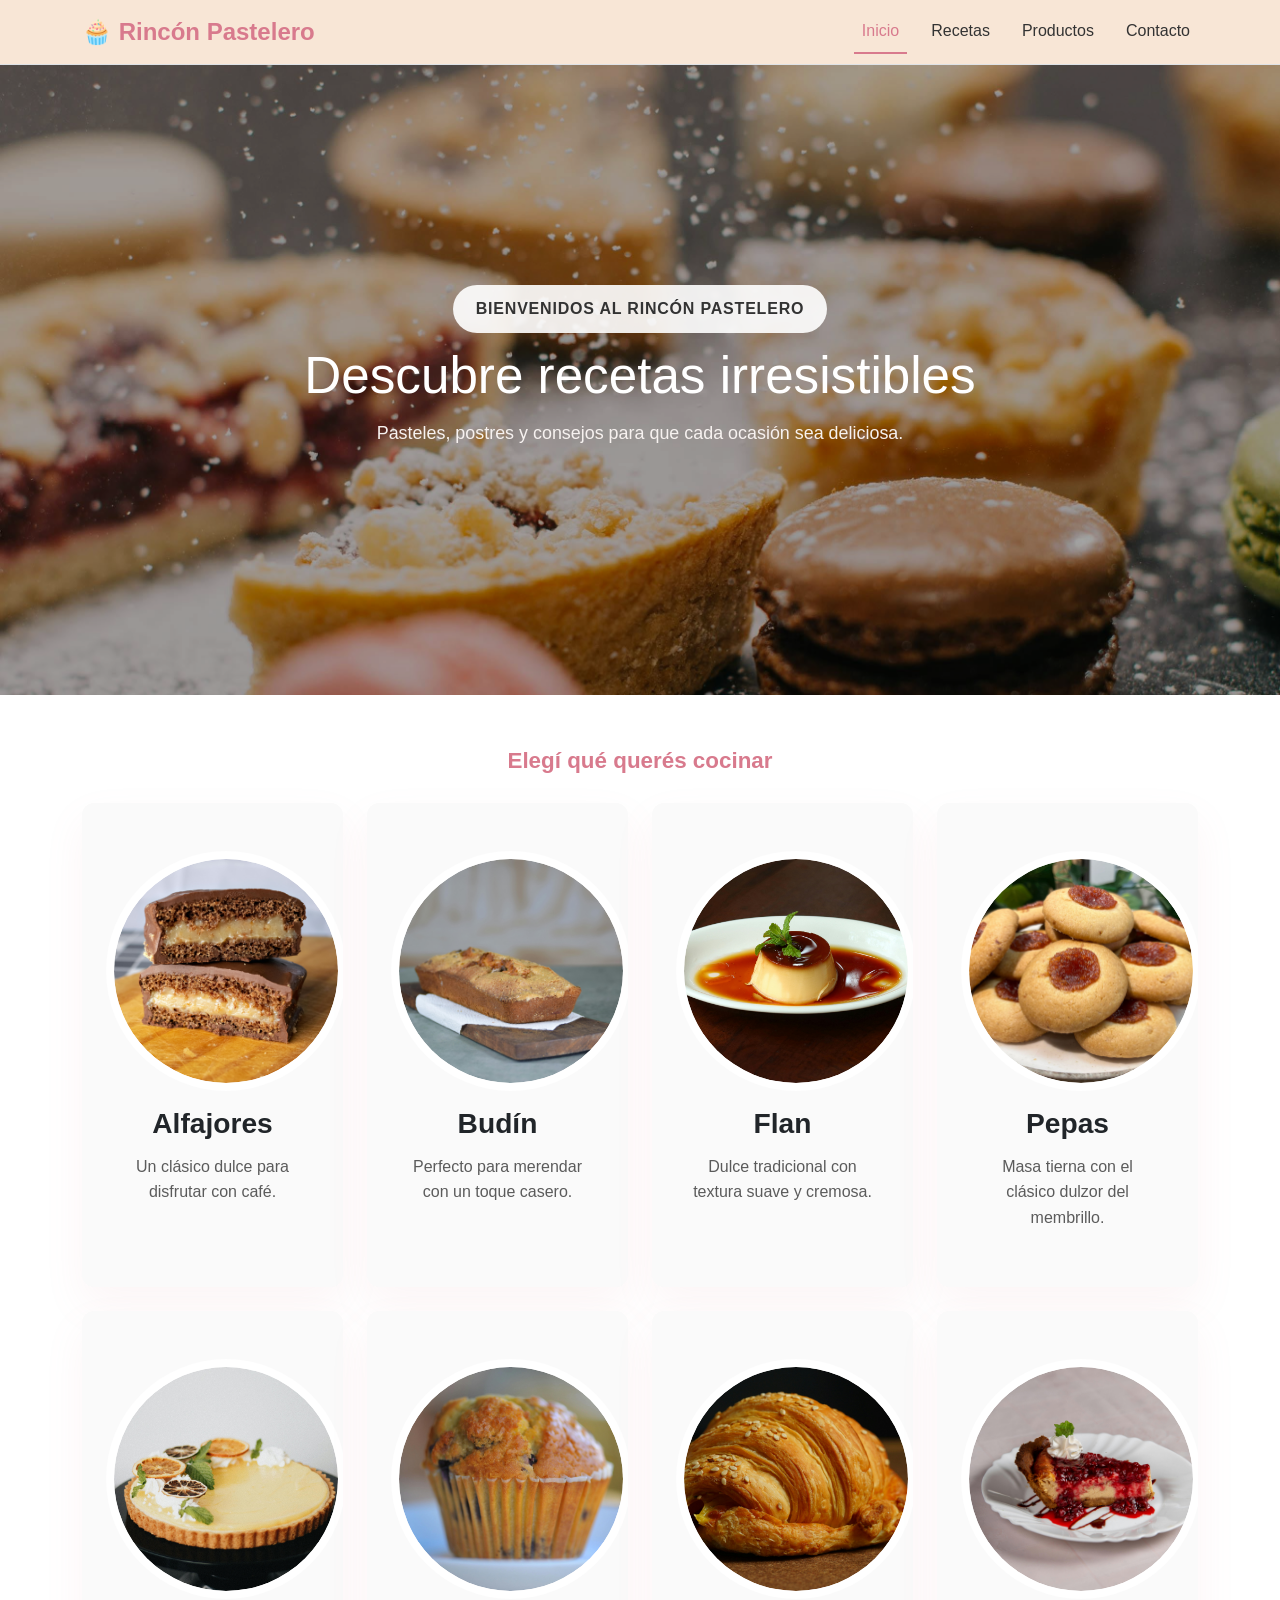
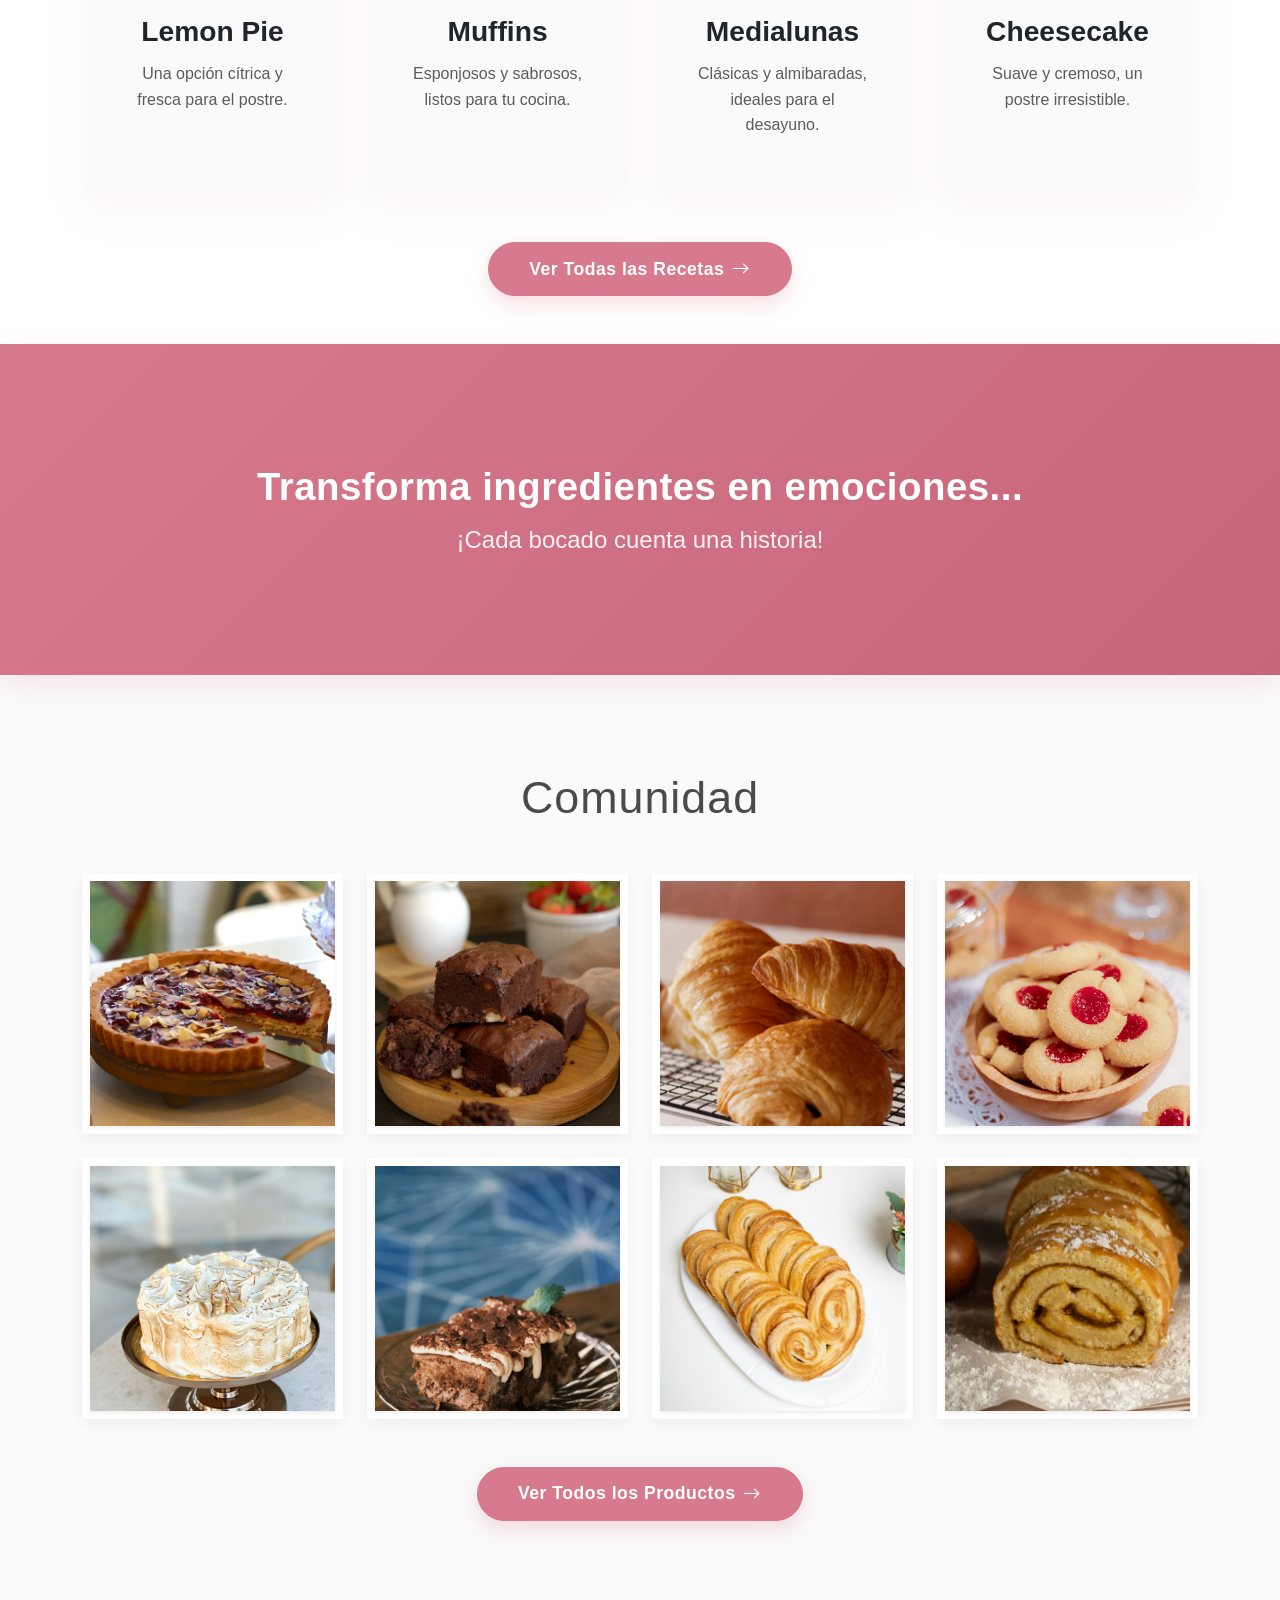
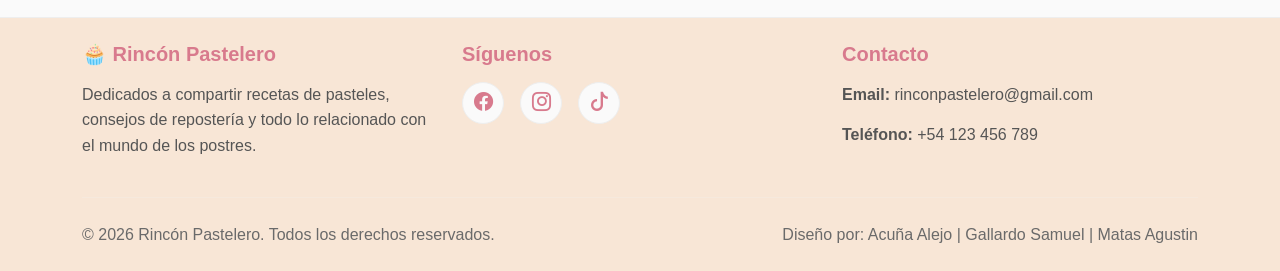
==== commit 535479ce: "linkeamos pagina de detalles con boton ver receta" ====
--- a/index.html
+++ b/index.html
@@ -74,99 +74,115 @@
           <div class="row row-cols-1 row-cols-sm-2 row-cols-md-2 row-cols-lg-4 g-4 justify-content-center">
             <!-- Receta: Alfajores -->
             <div class="col">
-              <div class="card productCard h-100 border-0">
-                <div class="productImage mx-auto mt-3">
-                  <img src="./img/alfajor.jpg" alt="Alfajores" class="img-fluid rounded-circle" />
-                </div>
-                <div class="card-body text-center">
-                  <h2 class="productTitle">Alfajores</h2>
-                  <p class="productDescription">Un clásico dulce para disfrutar con café.</p>
-                </div>
-              </div>
+              <a href="./pages/detalle-receta.html?receta=alfajor" class="text-decoration-none">
+                <div class="card productCard h-100 border-0 card-hover">
+                  <div class="productImage mx-auto mt-3">
+                    <img src="./img/alfajor.jpg" alt="Alfajores" class="img-fluid rounded-circle" />
+                  </div>
+                  <div class="card-body text-center">
+                    <h2 class="productTitle text-dark">Alfajores</h2>
+                    <p class="productDescription">Un clásico dulce para disfrutar con café.</p>
+                  </div>
+                </div>
+              </a>
             </div>
             <!-- Receta: Budín -->
             <div class="col">
-              <div class="card productCard h-100 border-0">
-                <div class="productImage mx-auto mt-3">
-                  <img src="./img/buddin.jpg" alt="Budín" class="img-fluid rounded-circle" />
-                </div>
-                <div class="card-body text-center">
-                  <h2 class="productTitle">Budín</h2>
-                  <p class="productDescription">Perfecto para merendar con un toque casero.</p>
-                </div>
-              </div>
+              <a href="./pages/detalle-receta.html?receta=budin" class="text-decoration-none">
+                <div class="card productCard h-100 border-0 card-hover">
+                  <div class="productImage mx-auto mt-3">
+                    <img src="./img/buddin.jpg" alt="Budín" class="img-fluid rounded-circle" />
+                  </div>
+                  <div class="card-body text-center">
+                    <h2 class="productTitle text-dark">Budín</h2>
+                    <p class="productDescription">Perfecto para merendar con un toque casero.</p>
+                  </div>
+                </div>
+              </a>
             </div>
             <!-- Receta: Flan -->
             <div class="col">
-              <div class="card productCard h-100 border-0">
-                <div class="productImage mx-auto mt-3">
-                  <img src="./img/flan.jpg" alt="Flan" class="img-fluid rounded-circle" />
-                </div>
-                <div class="card-body text-center">
-                  <h2 class="productTitle">Flan</h2>
-                  <p class="productDescription">Dulce tradicional con textura suave y cremosa.</p>
-                </div>
-              </div>
-            </div>
-            <!-- Receta: Galletas -->
-            <div class="col">
-              <div class="card productCard h-100 border-0">
-                <div class="productImage mx-auto mt-3">
-                  <img src="./img/galleta.jpg" alt="Galletas" class="img-fluid rounded-circle" />
-                </div>
-                <div class="card-body text-center">
-                  <h2 class="productTitle">Galletas</h2>
-                  <p class="productDescription">Crocrantes y dulces, ideales para compartir.</p>
-                </div>
-              </div>
+              <a href="./pages/detalle-receta.html?receta=flan" class="text-decoration-none">
+                <div class="card productCard h-100 border-0 card-hover">
+                  <div class="productImage mx-auto mt-3">
+                    <img src="./img/flan.jpg" alt="Flan" class="img-fluid rounded-circle" />
+                  </div>
+                  <div class="card-body text-center">
+                    <h2 class="productTitle text-dark">Flan</h2>
+                    <p class="productDescription">Dulce tradicional con textura suave y cremosa.</p>
+                  </div>
+                </div>
+              </a>
+            </div>
+            <!-- Receta: Pepas -->
+            <div class="col">
+              <a href="./pages/detalle-receta.html?receta=pepas" class="text-decoration-none">
+                <div class="card productCard h-100 border-0 card-hover">
+                  <div class="productImage mx-auto mt-3">
+                    <img src="./img/pepas-de-membrillo-argentinas.jpg" alt="Pepas" class="img-fluid rounded-circle" />
+                  </div>
+                  <div class="card-body text-center">
+                    <h2 class="productTitle text-dark">Pepas</h2>
+                    <p class="productDescription">Masa tierna con el clásico dulzor del membrillo.</p>
+                  </div>
+                </div>
+              </a>
             </div>
             <!-- Receta: Lemon Pie -->
             <div class="col">
-              <div class="card productCard h-100 border-0">
-                <div class="productImage mx-auto mt-3">
-                  <img src="./img/lemonpie.jpg" alt="Lemon Pie" class="img-fluid rounded-circle" />
-                </div>
-                <div class="card-body text-center">
-                  <h2 class="productTitle">Lemon Pie</h2>
-                  <p class="productDescription">Una opción cítrica y fresca para el postre.</p>
-                </div>
-              </div>
+              <a href="./pages/detalle-receta.html?receta=lemonpie" class="text-decoration-none">
+                <div class="card productCard h-100 border-0 card-hover">
+                  <div class="productImage mx-auto mt-3">
+                    <img src="./img/lemonpie.jpg" alt="Lemon Pie" class="img-fluid rounded-circle" />
+                  </div>
+                  <div class="card-body text-center">
+                    <h2 class="productTitle text-dark">Lemon Pie</h2>
+                    <p class="productDescription">Una opción cítrica y fresca para el postre.</p>
+                  </div>
+                </div>
+              </a>
             </div>
             <!-- Receta: Muffins -->
             <div class="col">
-              <div class="card productCard h-100 border-0">
-                <div class="productImage mx-auto mt-3">
-                  <img src="./img/muffin.jpg" alt="Muffins" class="img-fluid rounded-circle" />
-                </div>
-                <div class="card-body text-center">
-                  <h2 class="productTitle">Muffins</h2>
-                  <p class="productDescription">Esponjosos y sabrosos, listos para tu cocina.</p>
-                </div>
-              </div>
+              <a href="./pages/detalle-receta.html?receta=muffins" class="text-decoration-none">
+                <div class="card productCard h-100 border-0 card-hover">
+                  <div class="productImage mx-auto mt-3">
+                    <img src="./img/muffin.jpg" alt="Muffins" class="img-fluid rounded-circle" />
+                  </div>
+                  <div class="card-body text-center">
+                    <h2 class="productTitle text-dark">Muffins</h2>
+                    <p class="productDescription">Esponjosos y sabrosos, listos para tu cocina.</p>
+                  </div>
+                </div>
+              </a>
             </div>
             <!-- Receta: Medialunas -->
             <div class="col">
-              <div class="card productCard h-100 border-0">
-                <div class="productImage mx-auto mt-3">
-                  <img src="./img/medialunas.jpg" alt="Medialunas" class="img-fluid rounded-circle" />
-                </div>
-                <div class="card-body text-center">
-                  <h2 class="productTitle">Medialunas</h2>
-                  <p class="productDescription">Clásicas y almibaradas, ideales para el desayuno.</p>
-                </div>
-              </div>
+              <a href="./pages/detalle-receta.html?receta=medialunas" class="text-decoration-none">
+                <div class="card productCard h-100 border-0 card-hover">
+                  <div class="productImage mx-auto mt-3">
+                    <img src="./img/medialunas.jpg" alt="Medialunas" class="img-fluid rounded-circle" />
+                  </div>
+                  <div class="card-body text-center">
+                    <h2 class="productTitle text-dark">Medialunas</h2>
+                    <p class="productDescription">Clásicas y almibaradas, ideales para el desayuno.</p>
+                  </div>
+                </div>
+              </a>
             </div>
             <!-- Receta: Cheesecake -->
             <div class="col">
-              <div class="card productCard h-100 border-0">
-                <div class="productImage mx-auto mt-3">
-                  <img src="./img/cheesecake.jpg" alt="Cheesecake" class="img-fluid rounded-circle" />
-                </div>
-                <div class="card-body text-center">
-                  <h2 class="productTitle">Cheesecake</h2>
-                  <p class="productDescription">Suave y cremoso, un postre irresistible.</p>
-                </div>
-              </div>
+              <a href="./pages/detalle-receta.html?receta=cheesecake" class="text-decoration-none">
+                <div class="card productCard h-100 border-0 card-hover">
+                  <div class="productImage mx-auto mt-3">
+                    <img src="./img/cheesecake.jpg" alt="Cheesecake" class="img-fluid rounded-circle" />
+                  </div>
+                  <div class="card-body text-center">
+                    <h2 class="productTitle text-dark">Cheesecake</h2>
+                    <p class="productDescription">Suave y cremoso, un postre irresistible.</p>
+                  </div>
+                </div>
+              </a>
             </div>
           </div>
           <div class="mt-5 text-center">
--- a/css/style.css
+++ b/css/style.css
@@ -501,4 +501,9 @@
   height: 100%;
   aspect-ratio: 1 / 1;
   object-fit: cover;
+}
+
+.color-rosa{
+  background-color: var(--color-crema) !important; 
+border-color: #f5c2c7 !important;
 }
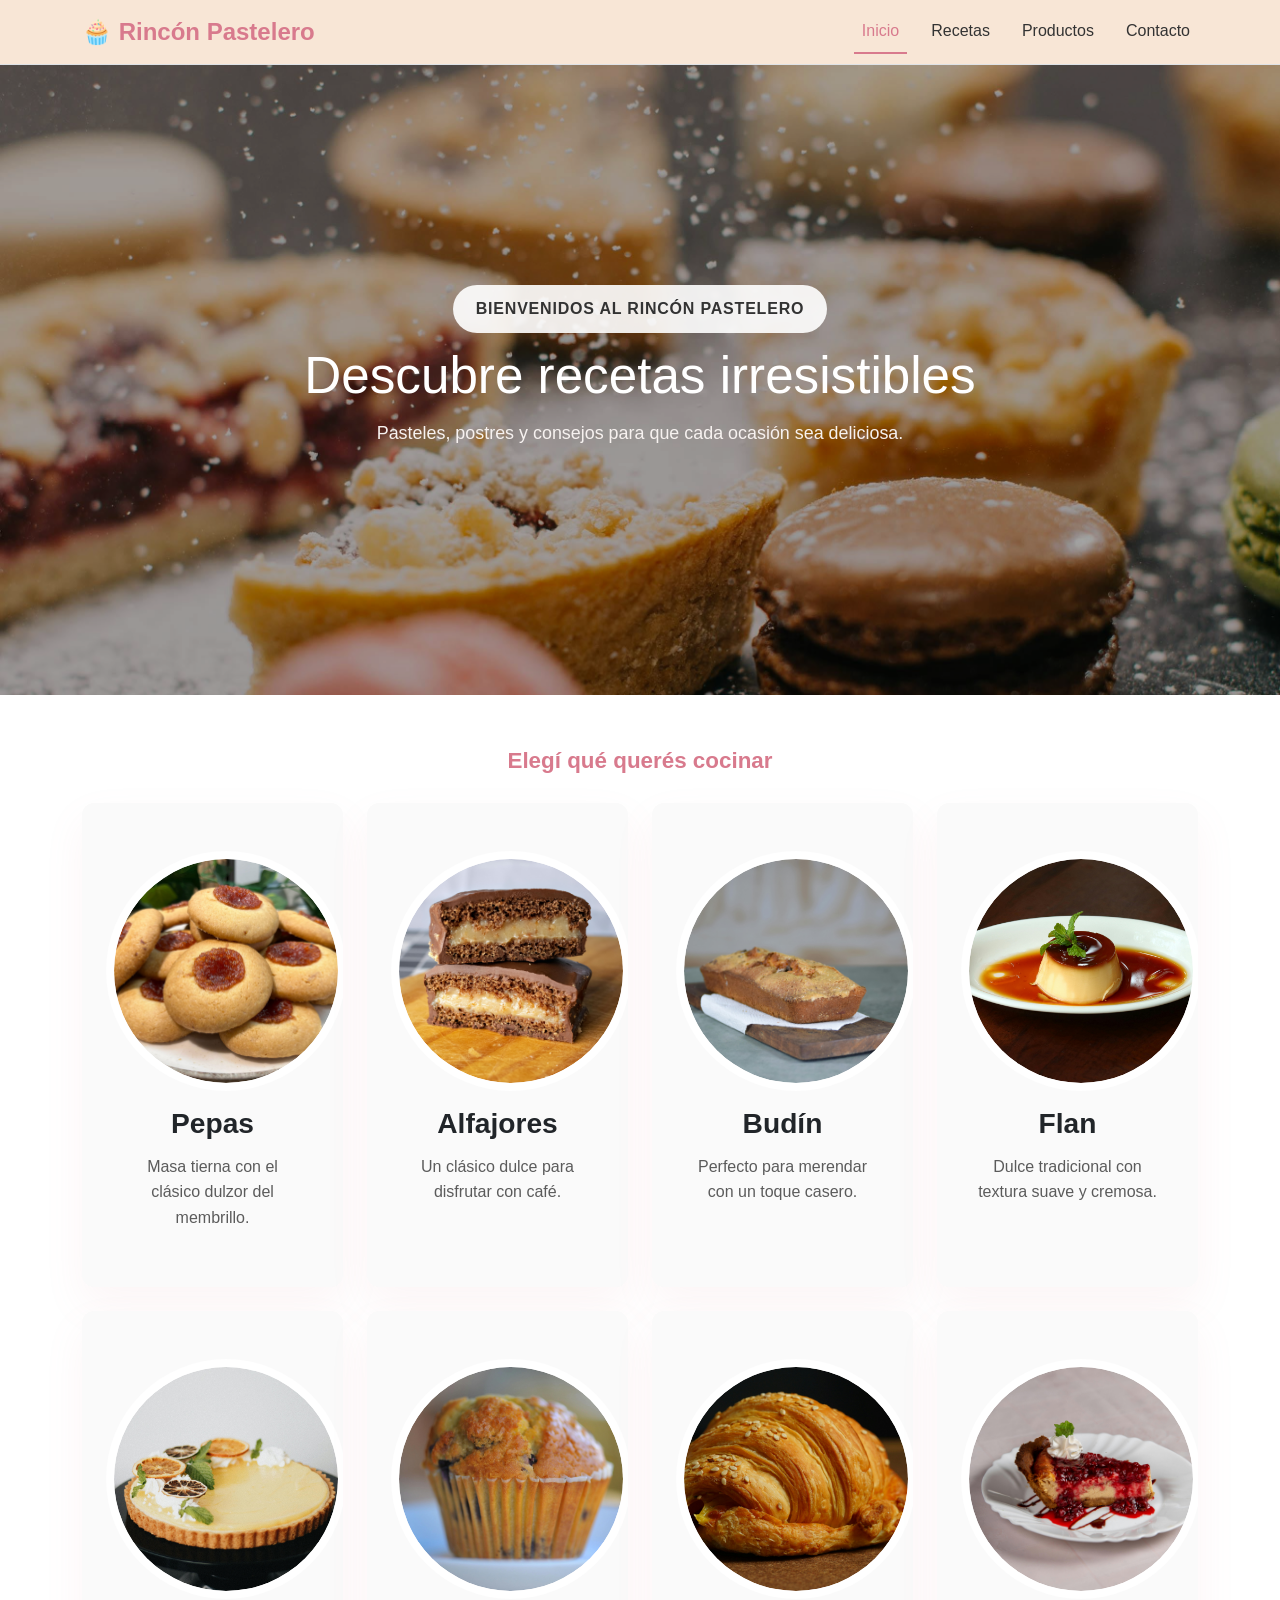
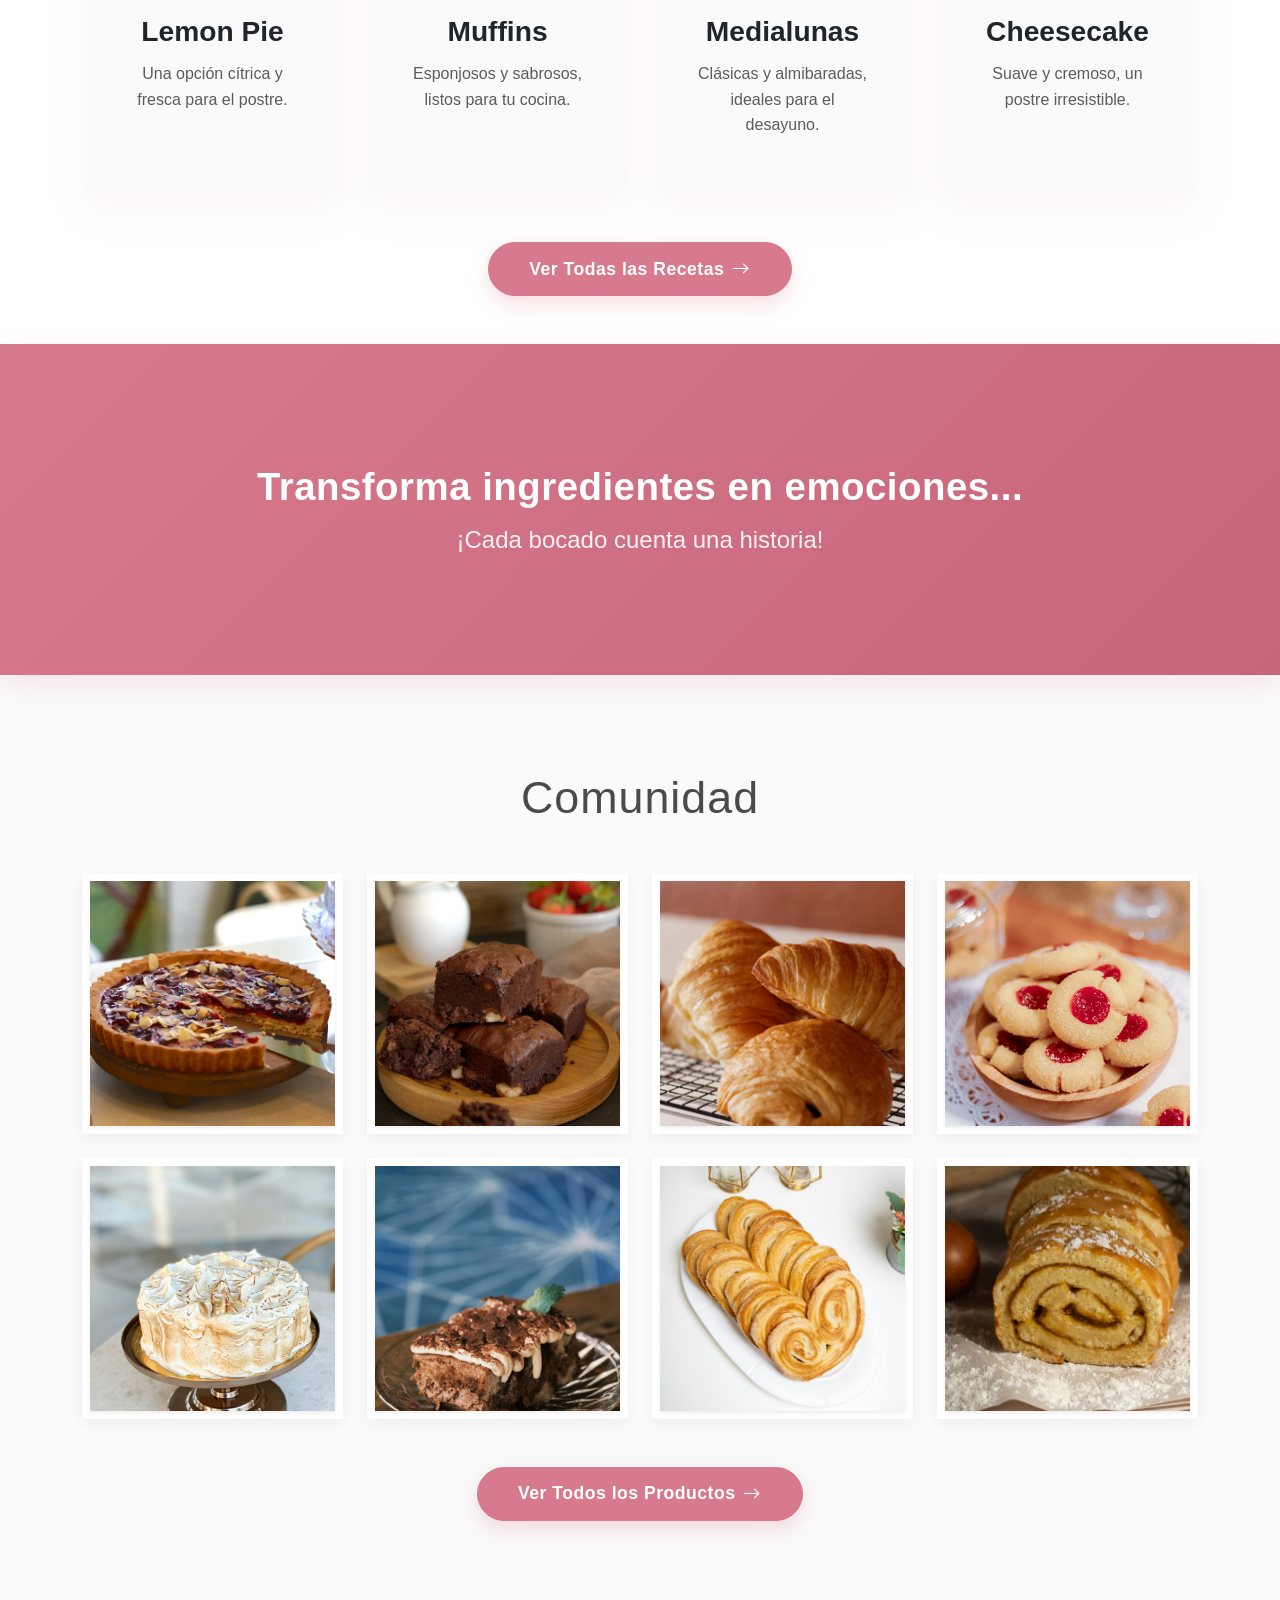
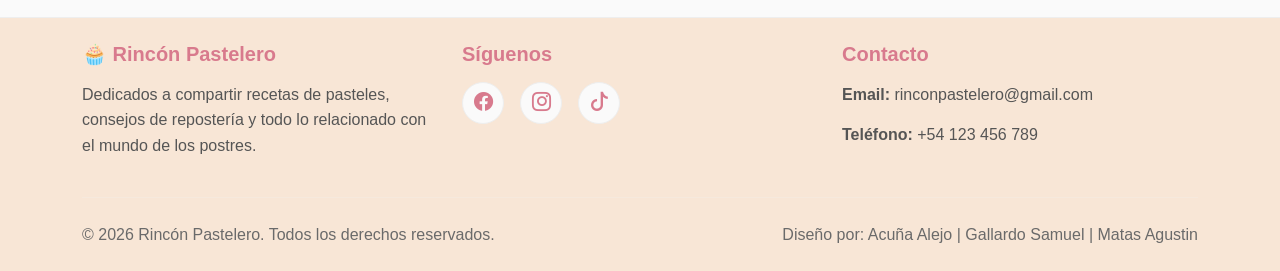
==== commit 75abf2e5: "linkeamos detalle con contacto y dejamos solo el detalle de las galltes pepas" ====
--- a/index.html
+++ b/index.html
@@ -72,6 +72,20 @@
         <div class="container text-center">
           <p class="sectionSubtitle mb-4">Elegí qué querés cocinar</p>
           <div class="row row-cols-1 row-cols-sm-2 row-cols-md-2 row-cols-lg-4 g-4 justify-content-center">
+            <!-- Receta: Pepas -->
+            <div class="col">
+              <a href="./pages/detalle-receta.html" class="text-decoration-none">
+                <div class="card productCard h-100 border-0 card-hover">
+                  <div class="productImage mx-auto mt-3">
+                    <img src="./img/pepas-de-membrillo-argentinas.jpg" alt="Pepas" class="img-fluid rounded-circle" />
+                  </div>
+                  <div class="card-body text-center">
+                    <h2 class="productTitle text-dark">Pepas</h2>
+                    <p class="productDescription">Masa tierna con el clásico dulzor del membrillo.</p>
+                  </div>
+                </div>
+              </a>
+            </div>
             <!-- Receta: Alfajores -->
             <div class="col">
               <a href="./pages/detalle-receta.html?receta=alfajor" class="text-decoration-none">
@@ -114,20 +128,7 @@
                 </div>
               </a>
             </div>
-            <!-- Receta: Pepas -->
-            <div class="col">
-              <a href="./pages/detalle-receta.html?receta=pepas" class="text-decoration-none">
-                <div class="card productCard h-100 border-0 card-hover">
-                  <div class="productImage mx-auto mt-3">
-                    <img src="./img/pepas-de-membrillo-argentinas.jpg" alt="Pepas" class="img-fluid rounded-circle" />
-                  </div>
-                  <div class="card-body text-center">
-                    <h2 class="productTitle text-dark">Pepas</h2>
-                    <p class="productDescription">Masa tierna con el clásico dulzor del membrillo.</p>
-                  </div>
-                </div>
-              </a>
-            </div>
+
             <!-- Receta: Lemon Pie -->
             <div class="col">
               <a href="./pages/detalle-receta.html?receta=lemonpie" class="text-decoration-none">
--- a/css/style.css
+++ b/css/style.css
@@ -316,6 +316,14 @@
 
 .text-primary {
   color: var(--color-primario) !important;
+}
+
+.bg-primary {
+  background-color: var(--color-primario) !important;
+}
+
+.border-primary {
+  border-color: var(--color-primario) !important;
 }
 
 .btn-outline-primary {
